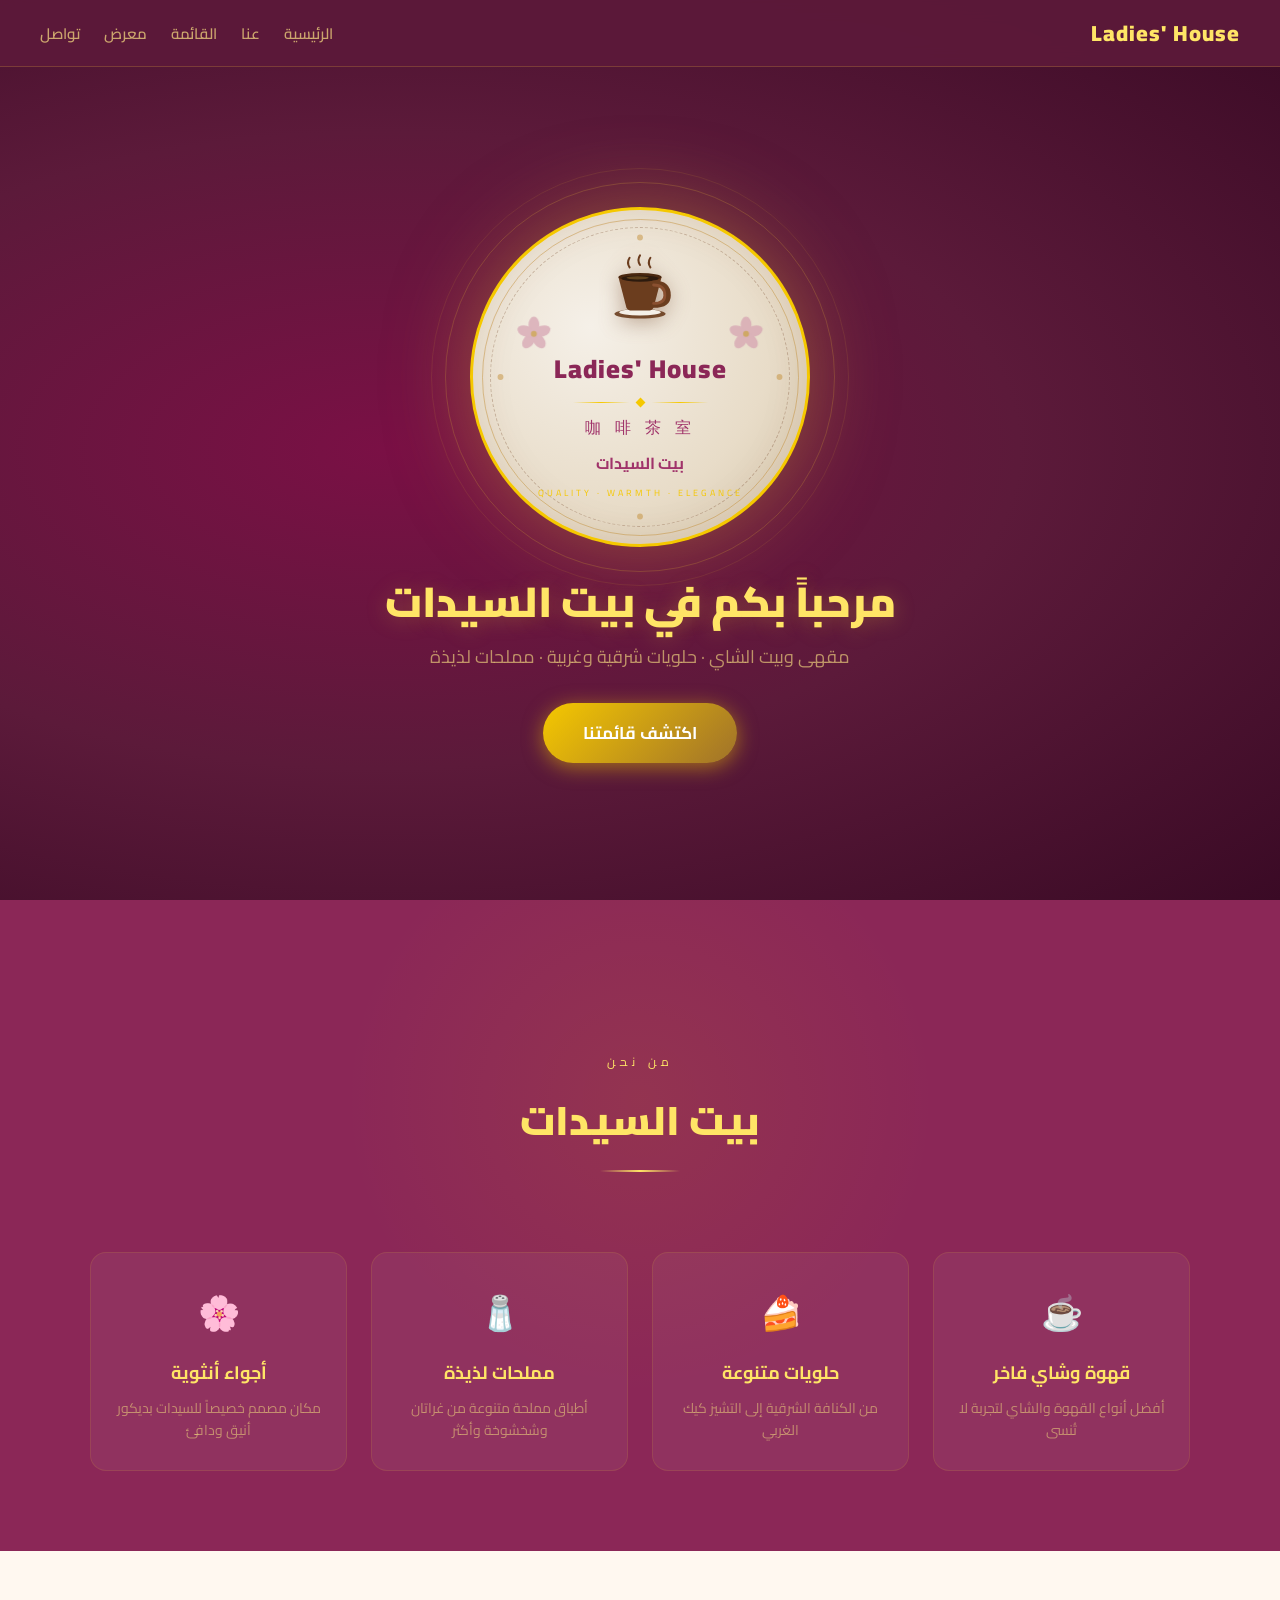
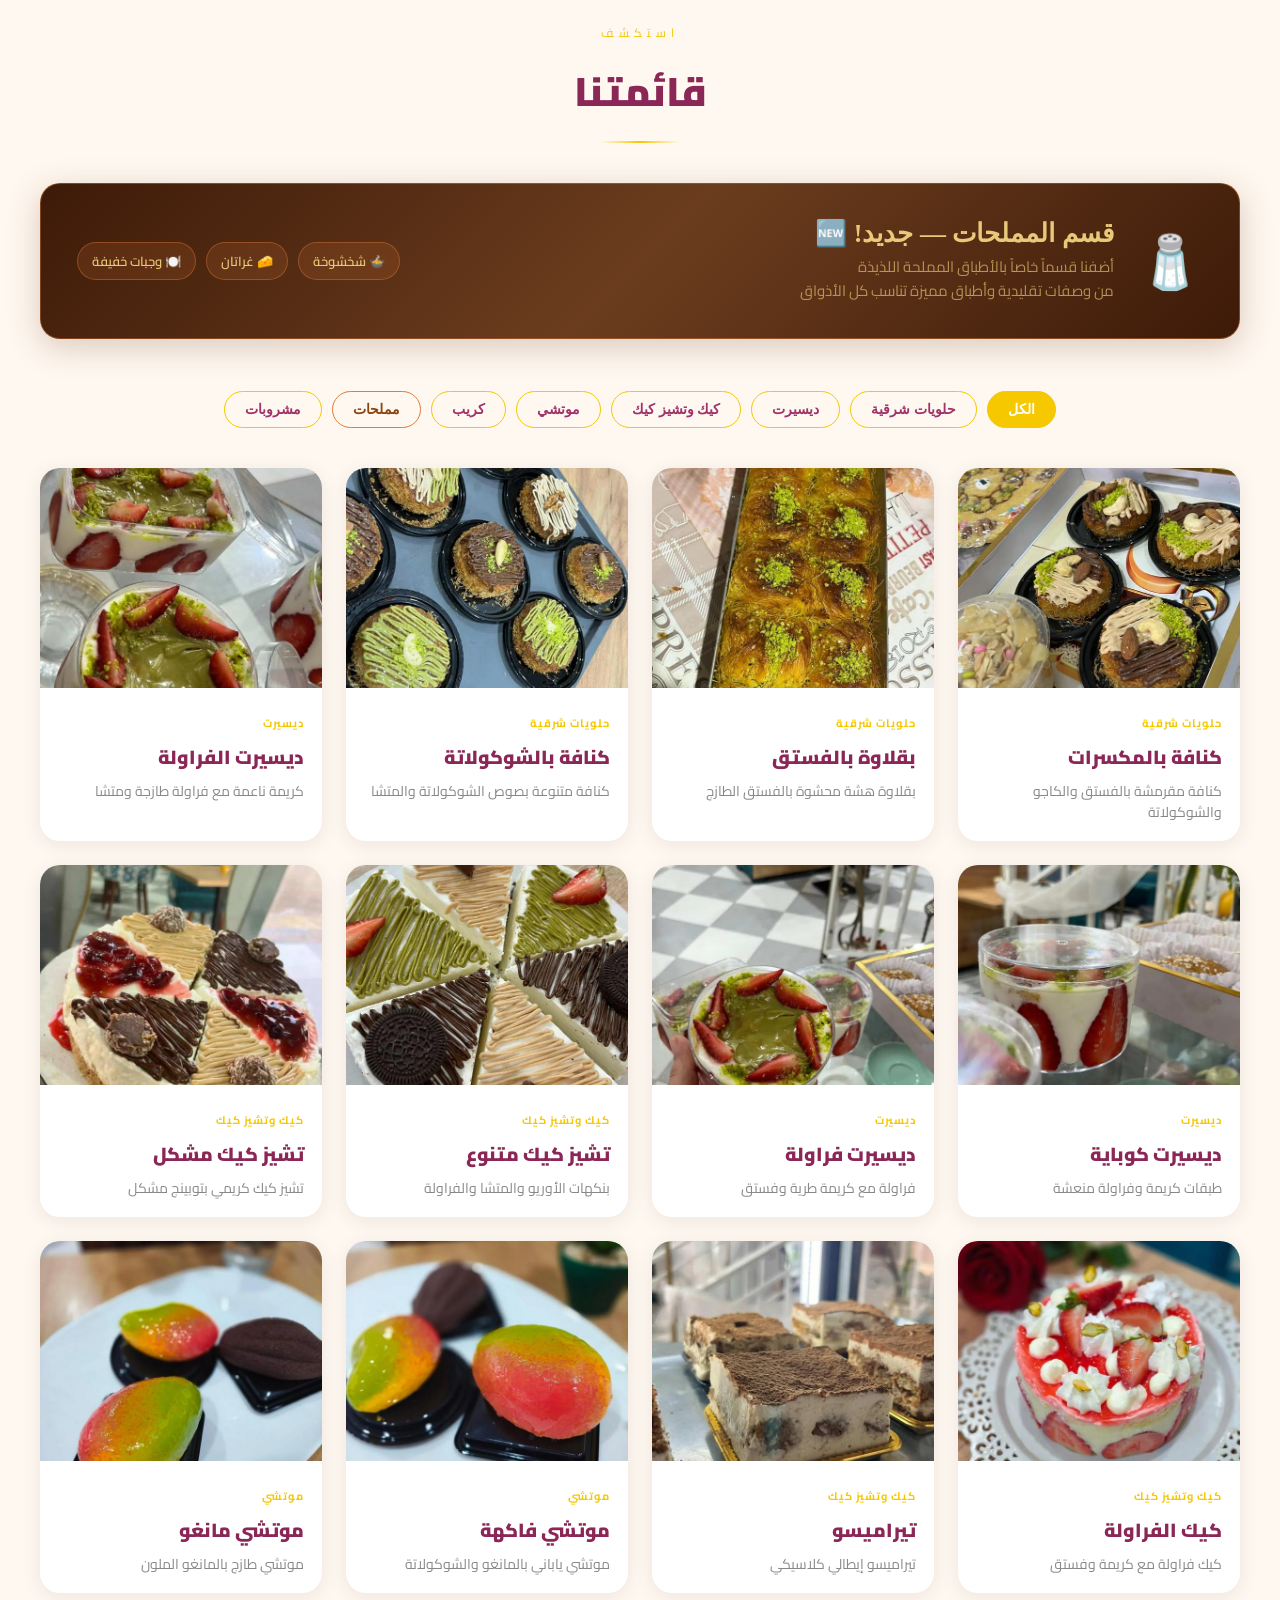
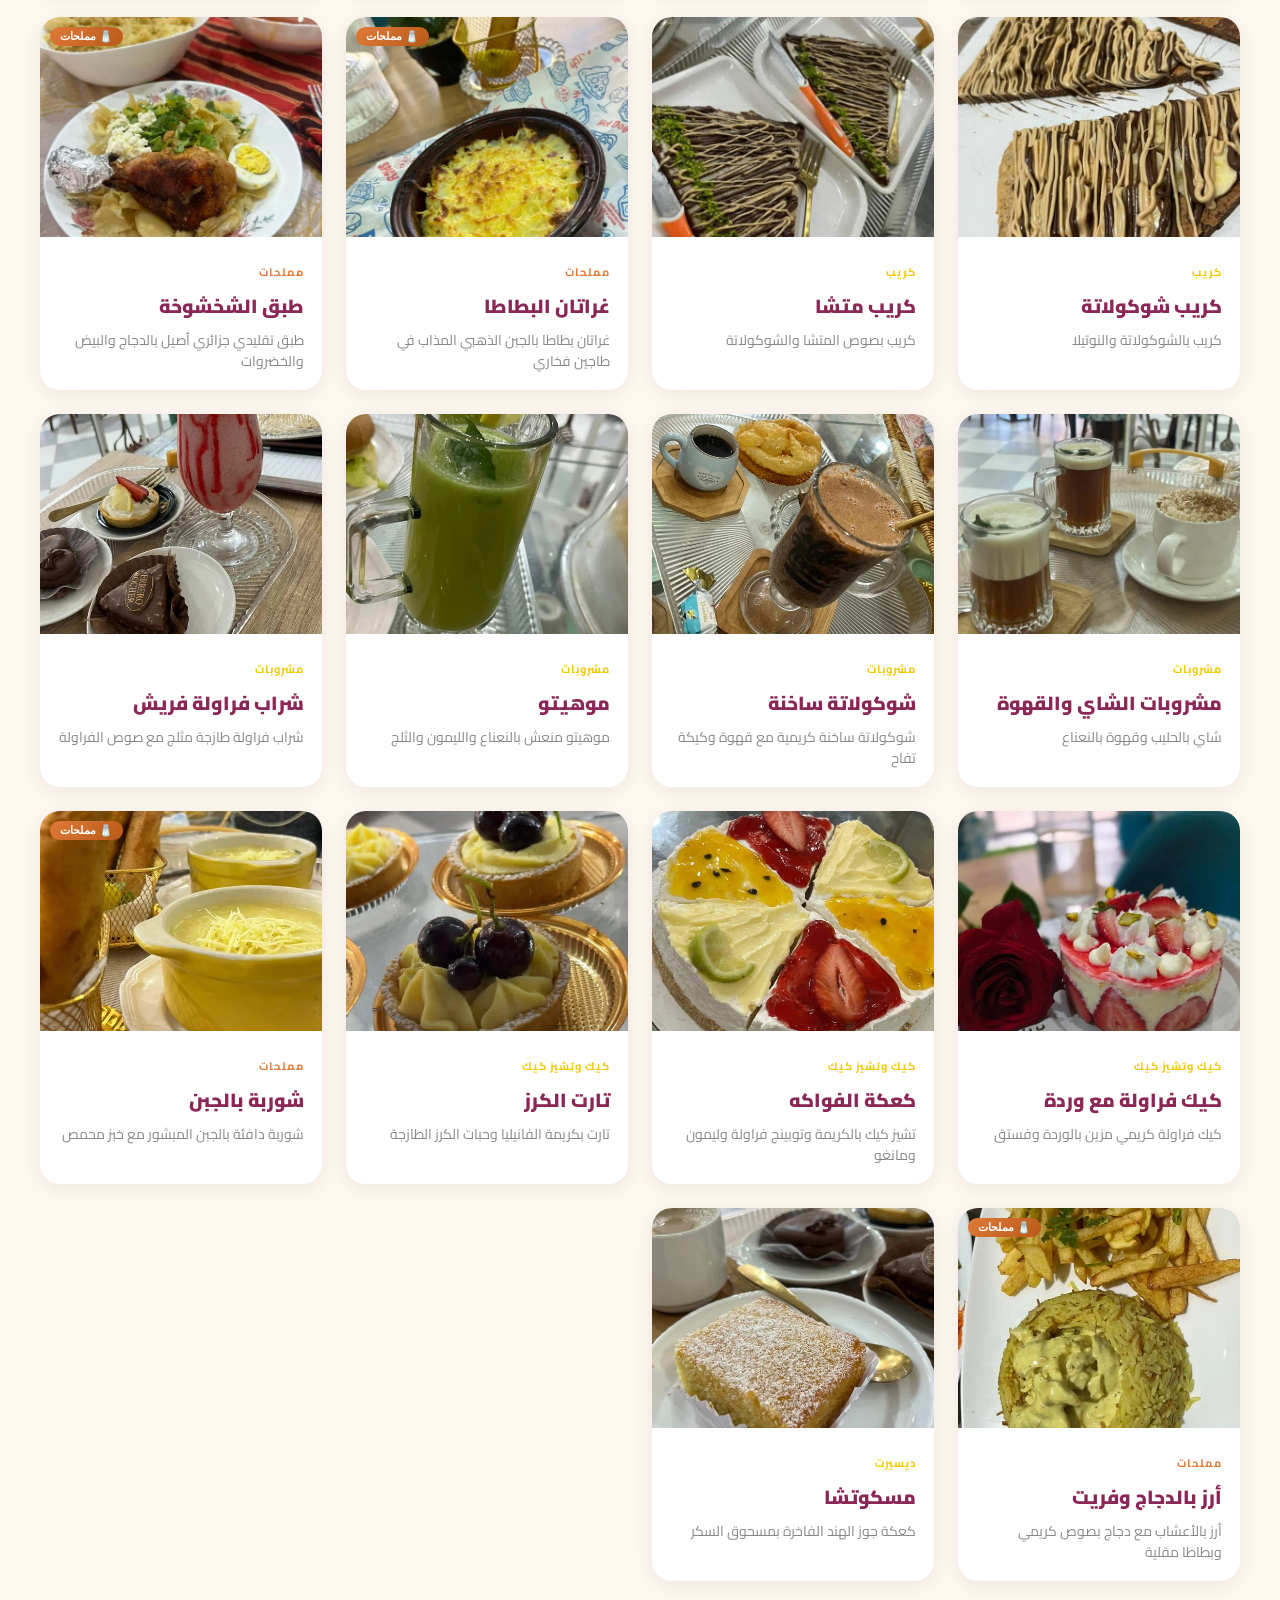
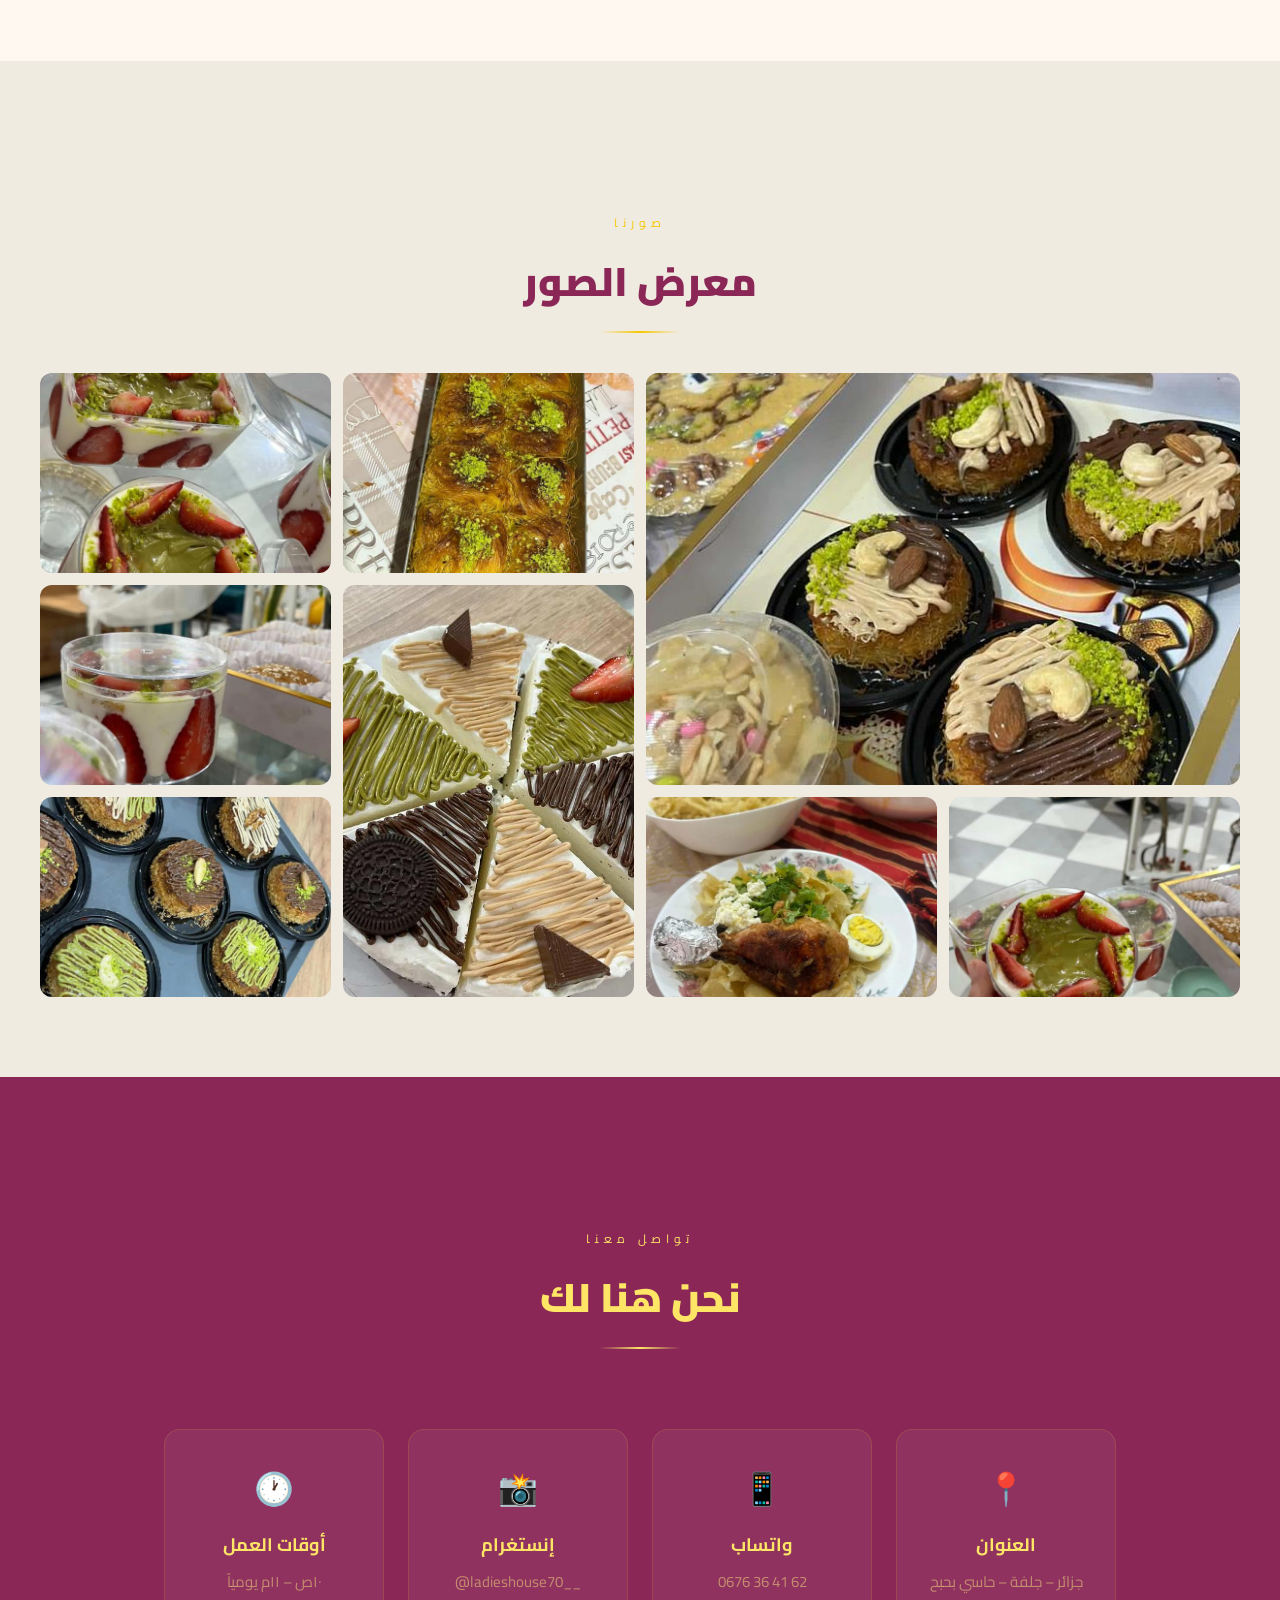
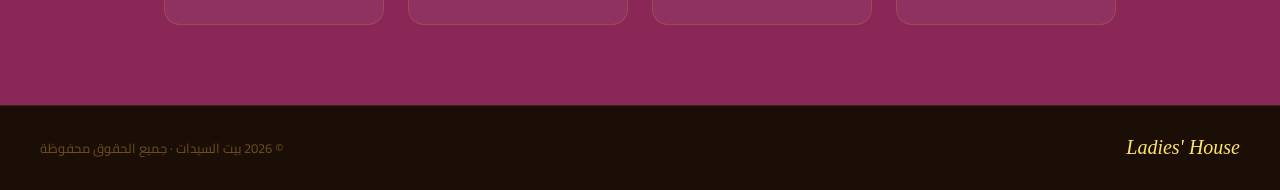
==== index.html @ 269aec09 "update: fix contact" ====
<!DOCTYPE html>
<html lang="ar" dir="rtl">
<head>
<meta charset="UTF-8">
<meta name="viewport" content="width=device-width, initial-scale=1.0">
<title>Ladies' House | بيت السيدات</title>
<link rel="icon" type="image/png" href="/favicon.png">
<link href="https://fonts.googleapis.com/css2?family=Cairo:wght@400;600;700;900&display=swap" rel="stylesheet">
<link rel="stylesheet" href="style.css">
</head>
<body>

<nav>
  <div class="nav-logo">Ladies' House</div>
  <ul class="nav-links">
    <li><a href="#hero">الرئيسية</a></li>
    <li><a href="#about">عنا</a></li>
    <li><a href="#menu">القائمة</a></li>
    <li><a href="#gallery">معرض</a></li>
    <li><a href="#contact">تواصل</a></li>
  </ul>
</nav>

<!-- HERO -->
<section id="hero">
  <div class="hero-particles" id="hParticles"></div>
  <div class="petal-canvas" id="petalCanvas"></div>
  <div class="hero-rings">
    <div class="glow-r" style="width:390px;height:390px"></div>
    <div class="glow-r" style="width:418px;height:418px;animation-delay:.5s;border-color:rgba(196,144,58,.15)"></div>
    <div class="logo-circle">
      <svg class="logo-svg" viewBox="0 0 340 340">
        <defs><path id="cr" d="M170,170 m-142,0 a142,142 0 1,1 284,0 a142,142 0 1,1 -284,0"/></defs>
        <g style="animation:spinS 25s linear infinite,rShow 1s ease 2.5s forwards;transform-origin:170px 170px;opacity:0">
          <text font-family="Playfair Display,serif" font-size="11.5" fill="#c4903a" letter-spacing="3">
            <textPath href="#cr">✦  EST. 2026  ✦  LADIES' HOUSE  ✦  بيت السيدات  ✦  咖啡茶室  ✦</textPath>
          </text>
        </g>
        <g opacity=".5">
          <circle cx="170" cy="28" r="3" fill="#c4903a"/>
          <circle cx="312" cy="170" r="3" fill="#c4903a"/>
          <circle cx="170" cy="312" r="3" fill="#c4903a"/>
          <circle cx="28" cy="170" r="3" fill="#c4903a"/>
        </g>
        <g style="opacity:0;animation:fadeIn 1s ease 1.5s forwards">
          <g transform="translate(62,126)" opacity=".7">
            <ellipse cx="0" cy="-9" rx="5.5" ry="8.5" fill="#d4a0b0"/><ellipse cx="0" cy="-9" rx="5.5" ry="8.5" fill="#d4a0b0" transform="rotate(72)"/><ellipse cx="0" cy="-9" rx="5.5" ry="8.5" fill="#d4a0b0" transform="rotate(144)"/><ellipse cx="0" cy="-9" rx="5.5" ry="8.5" fill="#d4a0b0" transform="rotate(216)"/><ellipse cx="0" cy="-9" rx="5.5" ry="8.5" fill="#d4a0b0" transform="rotate(288)"/><circle r="3" fill="#c4903a"/>
          </g>
          <g transform="translate(278,126)" opacity=".7">
            <ellipse cx="0" cy="-9" rx="5.5" ry="8.5" fill="#d4a0b0"/><ellipse cx="0" cy="-9" rx="5.5" ry="8.5" fill="#d4a0b0" transform="rotate(72)"/><ellipse cx="0" cy="-9" rx="5.5" ry="8.5" fill="#d4a0b0" transform="rotate(144)"/><ellipse cx="0" cy="-9" rx="5.5" ry="8.5" fill="#d4a0b0" transform="rotate(216)"/><ellipse cx="0" cy="-9" rx="5.5" ry="8.5" fill="#d4a0b0" transform="rotate(288)"/><circle r="3" fill="#c4903a"/>
          </g>
        </g>
      </svg>
      <div class="logo-content">
        <div class="cup-wrap" id="cupEl">
          <svg class="cup-svg" viewBox="0 0 90 90">
            <g><path class="steam" d="M32 18 Q28 12 32 6" stroke="#6b3d1e" stroke-width="2.5" fill="none" stroke-linecap="round"/><path class="steam" d="M45 15 Q41 9 45 3" stroke="#6b3d1e" stroke-width="2.5" fill="none" stroke-linecap="round"/><path class="steam" d="M58 18 Q54 12 58 6" stroke="#6b3d1e" stroke-width="2.5" fill="none" stroke-linecap="round"/></g>
            <ellipse cx="45" cy="76" rx="32" ry="6" fill="#6b3d1e" opacity=".9"/>
            <ellipse cx="45" cy="74" rx="26" ry="4" fill="#f5f0e8"/>
            <path d="M18 30 L72 30 L62 68 Q60 72 55 72 L35 72 Q30 72 28 68 Z" fill="#6b3d1e"/>
            <ellipse cx="45" cy="30" rx="27" ry="5" fill="#4a2810"/>
            <ellipse cx="45" cy="32" rx="23" ry="4" fill="#2c1a0e"/>
            <ellipse cx="42" cy="31" rx="14" ry="2" fill="rgba(196,144,58,.35)"/>
            <path d="M62 38 Q80 38 80 53 Q80 65 62 65" stroke="#6b3d1e" stroke-width="7" fill="none" stroke-linecap="round"/>
            <path d="M62 40 Q76 40 76 53 Q76 63 62 63" stroke="#8a5030" stroke-width="3.5" fill="none" stroke-linecap="round"/>
          </svg>
        </div>
        <div class="t-en">Ladies' House</div>
        <div class="divider-row"><div class="div-line"></div><div class="div-diamond"></div><div class="div-line"></div></div>
        <div class="t-cn">咖 啡 茶 室</div>
        <div class="t-ar">بيت السيدات</div>
        <div class="t-tag">Quality · Warmth · Elegance</div>
      </div>
    </div>
  </div>
  <div class="hero-text">
    <div class="hero-title">مرحباً بكم في بيت السيدات</div>
    <div class="hero-subtitle">مقهى وبيت الشاي · حلويات شرقية وغربية · مملحات لذيذة</div>
    <a href="#menu" class="hero-btn">اكتشف قائمتنا</a>
  </div>
</section>

<!-- ABOUT -->
<section id="about">
  <div class="sec-header reveal">
    <div class="sec-label" style="color:var(--lgold)">من نحن</div>
    <div class="sec-title" style="color:var(--lgold)">بيت السيدات</div>
    <div class="sec-line" style="background:linear-gradient(90deg,transparent,var(--lgold),transparent)"></div>
  </div>
  <div class="about-grid reveal">
    <div class="about-card"><div class="about-icon">☕</div><h3>قهوة وشاي فاخر</h3><p>أفضل أنواع القهوة والشاي لتجربة لا تُنسى</p></div>
    <div class="about-card"><div class="about-icon">🍰</div><h3>حلويات متنوعة</h3><p>من الكنافة الشرقية إلى التشيز كيك الغربي</p></div>
    <div class="about-card"><div class="about-icon">🧂</div><h3>مملحات لذيذة</h3><p>أطباق مملحة متنوعة من غراتان وشخشوخة وأكثر</p></div>
    <div class="about-card"><div class="about-icon">🌸</div><h3>أجواء أنثوية</h3><p>مكان مصمم خصيصاً للسيدات بديكور أنيق ودافئ</p></div>
  </div>
</section>

<!-- MENU -->
<section id="menu">
  <div class="sec-header reveal">
    <div class="sec-label">استكشف</div>
    <div class="sec-title">قائمتنا</div>
    <div class="sec-line"></div>
  </div>

  <!-- مملحات BANNER — shown when مملحات tab active or always -->
  <div class="malhat-banner reveal" id="malhatBanner">
    <div class="malhat-banner-icon">🧂</div>
    <div class="malhat-banner-text">
      <h2>قسم المملحات — جديد! 🆕</h2>
      <p>أضفنا قسماً خاصاً بالأطباق المملحة اللذيذة<br>من وصفات تقليدية وأطباق مميزة تناسب كل الأذواق</p>
    </div>
    <div class="malhat-banner-dishes">
      <span class="malhat-dish-badge">🍲 شخشوخة</span>
      <span class="malhat-dish-badge">🧀 غراتان</span>
      <span class="malhat-dish-badge">🍽️ وجبات خفيفة</span>
    </div>
  </div>

  <div class="cat-tabs reveal" id="catTabs"></div>
  <div class="products-grid" id="productsGrid"></div>
</section>

<!-- GALLERY -->
<section id="gallery">
  <div class="sec-header reveal">
    <div class="sec-label">صورنا</div>
    <div class="sec-title">معرض الصور</div>
    <div class="sec-line"></div>
  </div>
  <div class="gallery-grid" id="galleryGrid"></div>
</section>

<!-- CONTACT -->
<section id="contact">
  <div class="sec-header reveal">
    <div class="sec-label" style="color:var(--lgold)">تواصل معنا</div>
    <div class="sec-title" style="color:var(--lgold)">نحن هنا لك</div>
    <div class="sec-line" style="background:linear-gradient(90deg,transparent,var(--lgold),transparent)"></div>
  </div>
  <div class="contact-cards reveal">
    <div class="contact-card"><div class="ci">📍</div><h4>العنوان</h4><p dir="rtl">جزائر &ndash; جلفة &ndash; حاسي بحبح</p></div>
    <div class="contact-card"><div class="ci">📱</div><h4>واتساب</h4><p dir="ltr" style="unicode-bidi:plaintext"><a class="contact-link" href="https://wa.me/213676364162" target="_blank" rel="noopener noreferrer">0676 36 41 62</a></p></div>
    <div class="contact-card"><div class="ci">📸</div><h4>إنستغرام</h4><p dir="ltr" style="unicode-bidi:plaintext"><a class="contact-link" href="https://www.instagram.com/ladieshouse70__/" target="_blank" rel="noopener noreferrer">@ladieshouse70__</a></p></div>
    <div class="contact-card"><div class="ci">🕐</div><h4>أوقات العمل</h4><p>١٠ص – ١١م يومياً</p></div>
  </div>
</section>

<footer>
  <div class="footer-logo">Ladies' House</div>
  <div class="footer-copy">© 2026 بيت السيدات · جميع الحقوق محفوظة</div>
</footer>

<div class="lightbox" id="lightbox" onclick="closeLB()">
  <div class="lb-close" onclick="closeLB()">✕</div>
  <img id="lbImg" src="" alt="">
</div>

<style>
@keyframes spinS{from{transform:rotate(0)}to{transform:rotate(360deg)}}
@keyframes rShow{to{opacity:1}}
@keyframes fadeIn{to{opacity:1}}
</style>

<script src="script.js"></script>
</body>
</html>
---- style.css ----
:root{
  --cream:#fff8f0; --deep:#8b2757; --brown:#a0336a;
  --gold:#f5c800;  --lgold:#ffe566; --rose:#ff6eb4;
  --white:#fff;    --gray:#888;
}
*{margin:0;padding:0;box-sizing:border-box}
html{scroll-behavior:smooth}
body{background:var(--cream);font-family:'Cairo',sans-serif;color:var(--deep);direction:rtl}
::-webkit-scrollbar{width:6px}
::-webkit-scrollbar-track{background:var(--cream)}
::-webkit-scrollbar-thumb{background:var(--gold);border-radius:3px}

/* ── NAV ── */
nav{
  position:fixed;top:0;width:100%;z-index:1000;
  background:rgba(92,26,58,.96);backdrop-filter:blur(10px);
  padding:12px 40px;display:flex;align-items:center;justify-content:space-between;
  border-bottom:1px solid rgba(196,144,58,.3);
  animation:slideDown .8s ease forwards;
}
@keyframes slideDown{from{transform:translateY(-100%)}to{transform:translateY(0)}}
.nav-logo{font-family:'Cairo',sans-serif;font-weight:900;color:var(--lgold);font-size:22px;letter-spacing:1px}
.nav-links{display:flex;gap:24px;list-style:none}
.nav-links a{
  color:rgba(232,201,122,.8);text-decoration:none;font-size:15px;font-weight:600;transition:.3s;position:relative;
}
.nav-links a::after{content:'';position:absolute;bottom:-3px;right:0;width:0;height:1.5px;background:var(--gold);transition:.3s}
.nav-links a:hover{color:var(--lgold)}
.nav-links a:hover::after{width:100%}

/* ── HERO ── */
#hero{
  min-height:100vh;
  background:radial-gradient(ellipse at 30% 50%,#7a1045,#5c1a3a 50%,#3a0a25 100%);
  display:flex;flex-direction:column;align-items:center;justify-content:center;
  position:relative;overflow:hidden;padding-top:70px;
}
.hero-particles{position:absolute;inset:0;pointer-events:none}
.hero-particle{position:absolute;border-radius:50%;opacity:0;animation:floatP linear infinite}
@keyframes floatP{0%{transform:translateY(100vh) rotate(0);opacity:0}10%{opacity:.6}90%{opacity:.3}100%{transform:translateY(-10vh) rotate(720deg);opacity:0}}
.petal-canvas{position:absolute;inset:0;pointer-events:none;overflow:hidden}
.hero-rings{position:relative;display:flex;align-items:center;justify-content:center;margin-bottom:30px}
.glow-r{position:absolute;border-radius:50%;border:1px solid rgba(196,144,58,.3);animation:pulseR 3s ease-in-out infinite}
@keyframes pulseR{0%,100%{transform:scale(1);opacity:.5}50%{transform:scale(1.03);opacity:1}}
.logo-circle{
  width:340px;height:340px;border-radius:50%;
  background:radial-gradient(circle at 35% 35%,#f5f0e8,#e8dcc8 60%,#d4c4a8);
  border:3px solid var(--gold);display:flex;align-items:center;justify-content:center;
  position:relative;box-shadow:0 0 80px rgba(196,144,58,.5),inset 0 0 40px rgba(107,61,30,.1);
  animation:logoAppear 1.5s cubic-bezier(.34,1.56,.64,1) forwards;opacity:0;transform:scale(.3) rotate(-10deg);
}
@keyframes logoAppear{to{opacity:1;transform:scale(1) rotate(0)}}
.logo-circle::before{content:'';position:absolute;width:315px;height:315px;border-radius:50%;border:1px solid rgba(196,144,58,.5);animation:spinS 20s linear infinite}
.logo-circle::after{content:'';position:absolute;width:298px;height:298px;border-radius:50%;border:1px dashed rgba(107,61,30,.3);animation:spinS 30s linear infinite reverse}
@keyframes spinS{from{transform:rotate(0)}to{transform:rotate(360deg)}}
.logo-svg{position:absolute;top:0;left:0;width:100%;height:100%}
.logo-content{position:relative;z-index:2;display:flex;flex-direction:column;align-items:center;gap:6px;text-align:center}
.cup-wrap{animation:floatC 4s ease-in-out infinite;animation-delay:1.5s;margin-bottom:4px}
@keyframes floatC{0%,100%{transform:translateY(0)}50%{transform:translateY(-8px)}}
.cup-svg{width:72px;height:72px;filter:drop-shadow(0 4px 10px rgba(107,61,30,.4))}
.steam{animation:steam 2.5s ease-in-out infinite;transform-origin:bottom}
.steam:nth-child(2){animation-delay:.4s}.steam:nth-child(3){animation-delay:.8s}
@keyframes steam{0%{opacity:0;transform:translateY(0) scaleX(1)}30%{opacity:.8}100%{opacity:0;transform:translateY(-20px) scaleX(1.5)}}
.t-en{font-family:'Cairo',sans-serif;font-weight:900;font-size:26px;color:var(--deep);letter-spacing:1px;opacity:0;transform:translateY(20px);animation:slideUp .8s ease forwards;animation-delay:1.8s}
.divider-row{display:flex;align-items:center;gap:8px;opacity:0;animation:slideUp .8s ease forwards;animation-delay:2s}
.div-line{width:56px;height:1.5px;background:linear-gradient(90deg,transparent,var(--gold),transparent)}
.div-diamond{width:7px;height:7px;background:var(--gold);transform:rotate(45deg);animation:shimmer 2s ease-in-out infinite 2.5s}
@keyframes shimmer{0%,100%{box-shadow:0 0 0 rgba(196,144,58,0)}50%{box-shadow:0 0 12px rgba(196,144,58,.8)}}
.t-cn{font-size:16px;color:var(--brown);letter-spacing:5px;opacity:0;animation:slideUp .8s ease forwards;animation-delay:2.2s}
.t-ar{font-size:16px;color:var(--brown);font-weight:700;opacity:0;animation:slideUp .8s ease forwards;animation-delay:2.3s}
.t-tag{font-family:'Cairo',sans-serif;font-size:9px;color:var(--gold);letter-spacing:3px;text-transform:uppercase;opacity:0;animation:slideUp .8s ease forwards;animation-delay:2.5s}
@keyframes slideUp{to{opacity:1;transform:translateY(0)}}
.hero-text{text-align:center;opacity:0;animation:slideUp 1s ease forwards;animation-delay:2.8s}
.hero-title{font-size:42px;color:var(--lgold);font-weight:900;line-height:1.2;text-shadow:0 2px 20px rgba(196,144,58,.4)}
.hero-subtitle{font-size:18px;color:rgba(232,201,122,.7);margin-top:12px;font-weight:400}
.hero-btn{
  margin-top:30px;padding:14px 40px;background:linear-gradient(135deg,var(--gold),#a0722a);
  color:white;border:none;border-radius:50px;font-size:17px;font-weight:700;
  font-family:'Cairo',sans-serif;cursor:pointer;box-shadow:0 4px 20px rgba(245,200,0,.5);
  transition:.3s;text-decoration:none;display:inline-block;
  animation:slideUp 1s ease forwards;animation-delay:3.2s;opacity:0;
}
.hero-btn:hover{transform:translateY(-3px);box-shadow:0 8px 30px rgba(196,144,58,.7)}

/* ── SECTION HEADER ── */
.sec-header{text-align:center;padding:70px 20px 40px}
.sec-label{font-family:'Cairo',sans-serif;font-size:12px;letter-spacing:5px;text-transform:uppercase;color:var(--gold);margin-bottom:10px}
.sec-title{font-size:40px;font-weight:900;color:var(--deep);margin-bottom:12px}
.sec-line{width:80px;height:2px;background:linear-gradient(90deg,transparent,var(--gold),transparent);margin:0 auto}

/* ── ABOUT ── */
#about{background:var(--deep);padding:80px 40px;text-align:center;position:relative;overflow:hidden}
#about::before{content:'';position:absolute;top:-100px;left:50%;transform:translateX(-50%);width:600px;height:600px;border-radius:50%;background:radial-gradient(circle,rgba(245,200,0,.08),transparent 70%);pointer-events:none}
.about-grid{display:grid;grid-template-columns:repeat(4,1fr);gap:24px;max-width:1100px;margin:40px auto 0}
.about-card{background:rgba(255,255,255,.05);border:1px solid rgba(196,144,58,.2);border-radius:16px;padding:28px 18px;transition:.4s}
.about-card:hover{transform:translateY(-6px);background:rgba(196,144,58,.08);border-color:var(--gold)}
.about-icon{font-size:34px;margin-bottom:12px}
.about-card h3{color:var(--lgold);font-size:18px;font-weight:700;margin-bottom:8px}
.about-card p{color:rgba(232,201,122,.6);font-size:14px;line-height:1.6}

/* ── MENU ── */
#menu{background:var(--cream);padding:0 40px 80px}
.cat-tabs{display:flex;gap:10px;justify-content:center;flex-wrap:wrap;padding:20px 0 40px}
.cat-btn{
  padding:9px 20px;border-radius:50px;border:1.5px solid var(--gold);
  background:transparent;color:var(--brown);font-size:14px;font-weight:700;
  font-family:'Noto Naskh Arabic',serif;cursor:pointer;transition:.3s;
}
.cat-btn.active,.cat-btn:hover{background:var(--gold);color:white;border-color:var(--gold)}

/* ── مملحات special badge ── */
.cat-btn[data-cat="مملحات"]{
  border-color:#e07b3a;color:#8b4513;
}
.cat-btn[data-cat="مملحات"].active,
.cat-btn[data-cat="مملحات"]:hover{
  background:linear-gradient(135deg,#e07b3a,#b85a18);
  border-color:#e07b3a;color:white;
}

.products-grid{display:grid;grid-template-columns:repeat(auto-fill,minmax(280px,1fr));gap:24px;max-width:1200px;margin:0 auto}
.product-card{background:white;border-radius:20px;overflow:hidden;box-shadow:0 4px 20px rgba(44,26,14,.08);transition:.4s;cursor:pointer;opacity:0;transform:translateY(30px)}
.product-card.visible{opacity:1;transform:translateY(0)}
.product-card:hover{transform:translateY(-8px);box-shadow:0 12px 40px rgba(107,61,30,.2)}
.product-card.hidden{display:none}
.card-img-wrap{overflow:hidden;position:relative}
.card-img{width:100%;height:220px;object-fit:cover;transition:.4s}
.product-card:hover .card-img{transform:scale(1.05)}

/* مملحات card accent */
.product-card[data-cat="مملحات"] .card-img-wrap::after{
  content:'🧂 مملحات';
  position:absolute;top:10px;left:10px;
  background:linear-gradient(135deg,#e07b3a,#b85a18);
  color:white;font-size:11px;font-weight:700;padding:3px 10px;
  border-radius:20px;font-family:'Noto Naskh Arabic',serif;
}

.card-body{padding:16px 18px 18px}
.card-cat{font-size:11px;font-weight:700;color:var(--gold);letter-spacing:1px;text-transform:uppercase;margin-bottom:6px}
.product-card[data-cat="مملحات"] .card-cat{color:#e07b3a}
.card-name{font-size:19px;font-weight:900;color:var(--deep);margin-bottom:6px}
.card-desc{font-size:14px;color:var(--gray);line-height:1.5}

/* ── مملحات FEATURED BANNER ── */
.malhat-banner{
  max-width:1200px;margin:0 auto 32px;
  background:linear-gradient(135deg,#3d1a08,#6b3d1e 50%,#3d1a08);
  border-radius:20px;padding:28px 36px;
  display:flex;align-items:center;gap:24px;
  border:1px solid rgba(224,123,58,.4);
  box-shadow:0 8px 32px rgba(107,61,30,.25);
  opacity:0;transform:translateY(30px);transition:.7s;
}
.malhat-banner.visible{opacity:1;transform:translateY(0)}
.malhat-banner-icon{font-size:52px;flex-shrink:0}
.malhat-banner-text h2{
  font-family:'Noto Naskh Arabic',serif;font-weight:900;font-size:26px;
  color:#e8c97a;margin-bottom:6px;
}
.malhat-banner-text p{
  font-size:15px;color:rgba(232,201,122,.65);line-height:1.6;
}
.malhat-banner-dishes{
  margin-right:auto;display:flex;gap:10px;
}
.malhat-dish-badge{
  padding:6px 14px;background:rgba(224,123,58,.15);
  border:1px solid rgba(224,123,58,.4);border-radius:20px;
  font-size:13px;font-weight:600;color:#e8c97a;white-space:nowrap;
}

/* ── GALLERY ── */
#gallery{background:#f0ebe1;padding:80px 40px}
.gallery-grid{display:grid;grid-template-columns:repeat(4,1fr);grid-auto-rows:200px;gap:12px;max-width:1200px;margin:0 auto}
.g-item{border-radius:12px;overflow:hidden;cursor:pointer;position:relative}
.g-item:nth-child(1){grid-column:span 2;grid-row:span 2}
.g-item:nth-child(4){grid-row:span 2}
.g-item img{width:100%;height:100%;object-fit:cover;transition:.5s}
.g-item:hover img{transform:scale(1.1)}
.g-item::after{content:'';position:absolute;inset:0;background:linear-gradient(to top,rgba(44,26,14,.5),transparent);opacity:0;transition:.3s}
.g-item:hover::after{opacity:1}

/* ── CONTACT ── */
#contact{background:var(--deep);padding:80px 40px;text-align:center}
.contact-cards{display:flex;gap:24px;justify-content:center;flex-wrap:wrap;margin-top:40px}
.contact-card{background:rgba(255,255,255,.05);border:1px solid rgba(196,144,58,.25);border-radius:16px;padding:28px 32px;min-width:220px;transition:.3s}
.contact-card:hover{background:rgba(196,144,58,.1);border-color:var(--gold);transform:translateY(-4px)}
.contact-card .ci{font-size:32px;margin-bottom:10px}
.contact-card h4{color:var(--lgold);font-size:18px;font-weight:700;margin-bottom:6px}
.contact-card p{color:rgba(232,201,122,.6);font-size:15px}
.contact-link{color:inherit;text-decoration:none;transition:color .3s ease}
.contact-link:hover{color:var(--lgold)}

/* ── FOOTER ── */
footer{background:#1a0e06;padding:30px 40px;display:flex;align-items:center;justify-content:space-between;border-top:1px solid rgba(196,144,58,.2)}
.footer-logo{font-family:'Playfair Display',serif;font-style:italic;color:var(--lgold);font-size:20px}
.footer-copy{color:rgba(196,144,58,.5);font-size:13px}

/* ── LIGHTBOX ── */
.lightbox{position:fixed;inset:0;background:rgba(0,0,0,.92);display:none;align-items:center;justify-content:center;z-index:9999}
.lightbox.open{display:flex}
.lightbox img{max-width:90vw;max-height:85vh;border-radius:12px;border:2px solid var(--gold)}
.lb-close{position:absolute;top:20px;left:20px;color:white;font-size:36px;cursor:pointer;width:50px;height:50px;display:flex;align-items:center;justify-content:center;background:rgba(255,255,255,.1);border-radius:50%;transition:.3s}
.lb-close:hover{background:var(--gold)}

.reveal{opacity:0;transform:translateY(40px);transition:.8s ease}
.reveal.visible{opacity:1;transform:translateY(0)}

@media(max-width:768px){
  .about-grid{grid-template-columns:1fr 1fr}
  .gallery-grid{grid-template-columns:repeat(2,1fr)}
  .gallery-grid .g-item:nth-child(1),.gallery-grid .g-item:nth-child(4){grid-column:span 1;grid-row:span 1}
  nav{padding:10px 20px}.nav-links{gap:14px}
  .hero-title{font-size:28px}
  #about,#menu,#gallery,#contact{padding-left:20px;padding-right:20px}
  .malhat-banner{flex-direction:column;text-align:center}
  .malhat-banner-dishes{margin-right:0;justify-content:center;flex-wrap:wrap}
}
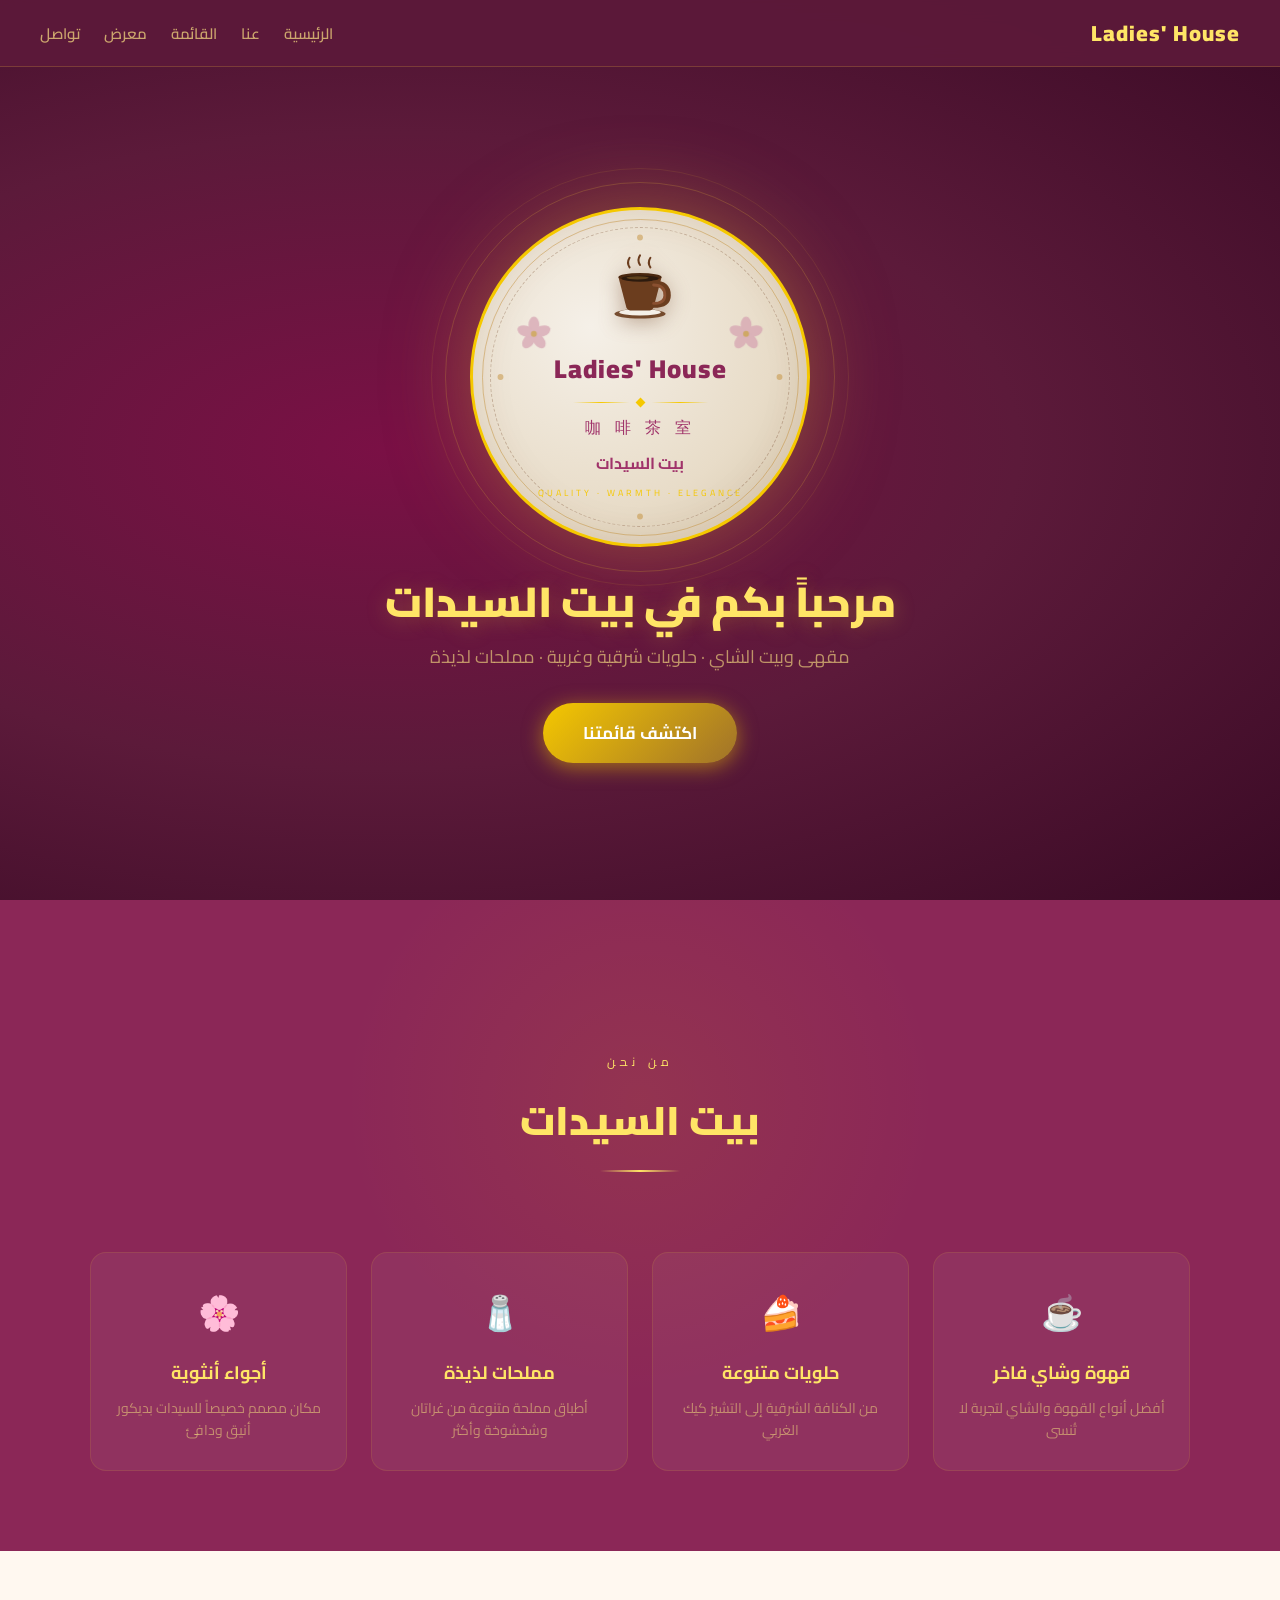
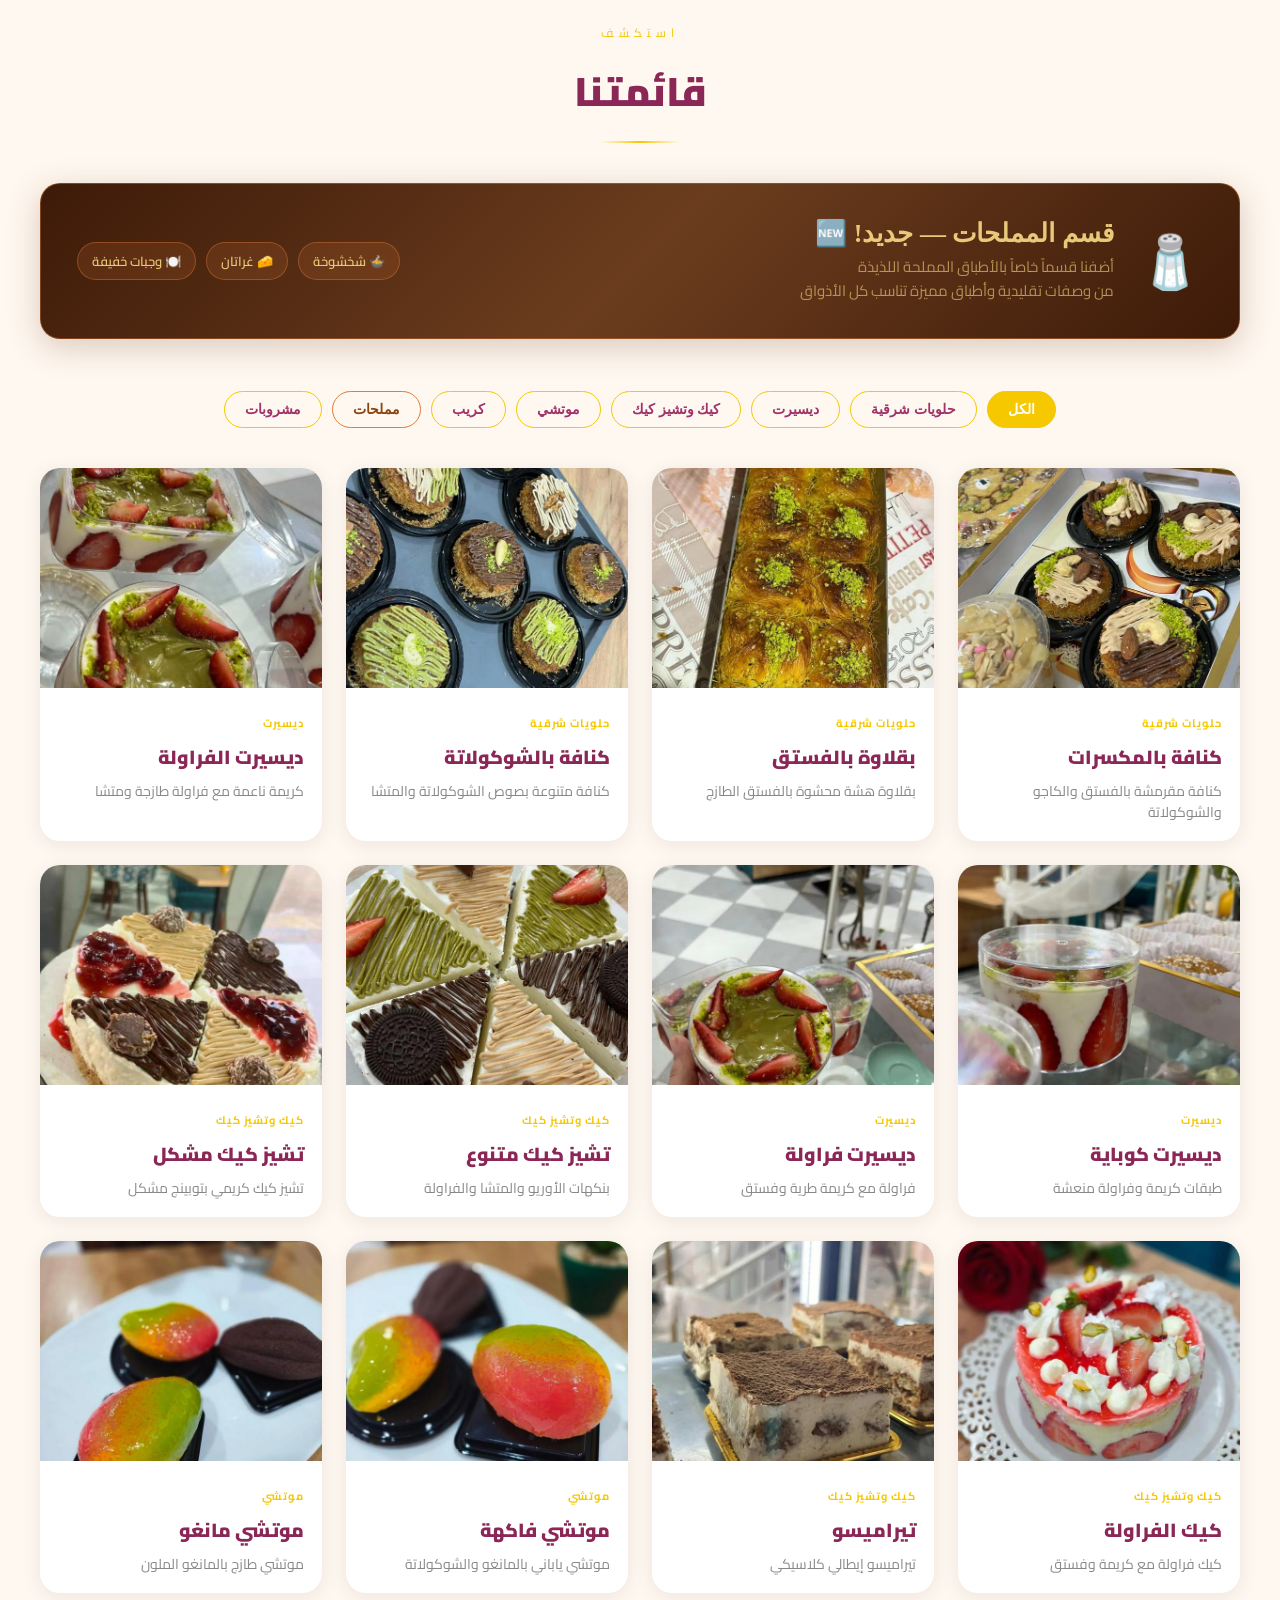
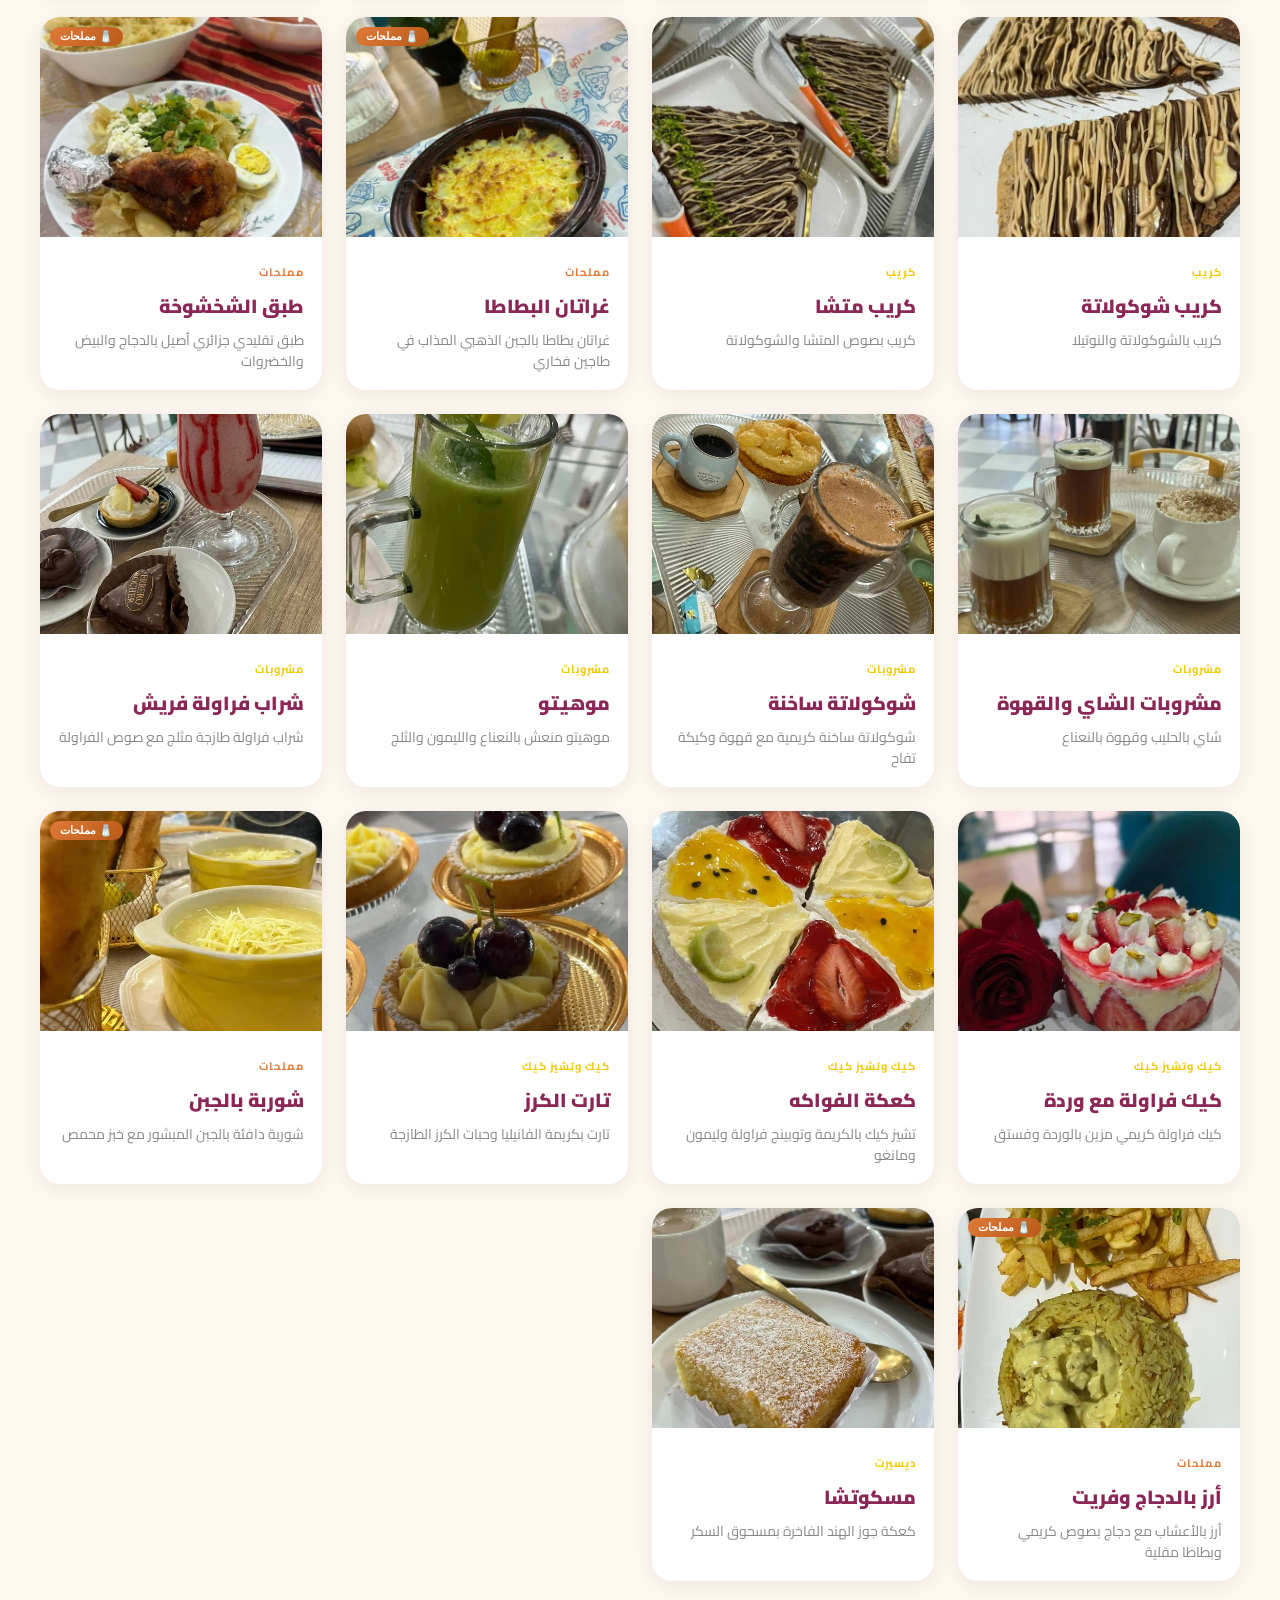
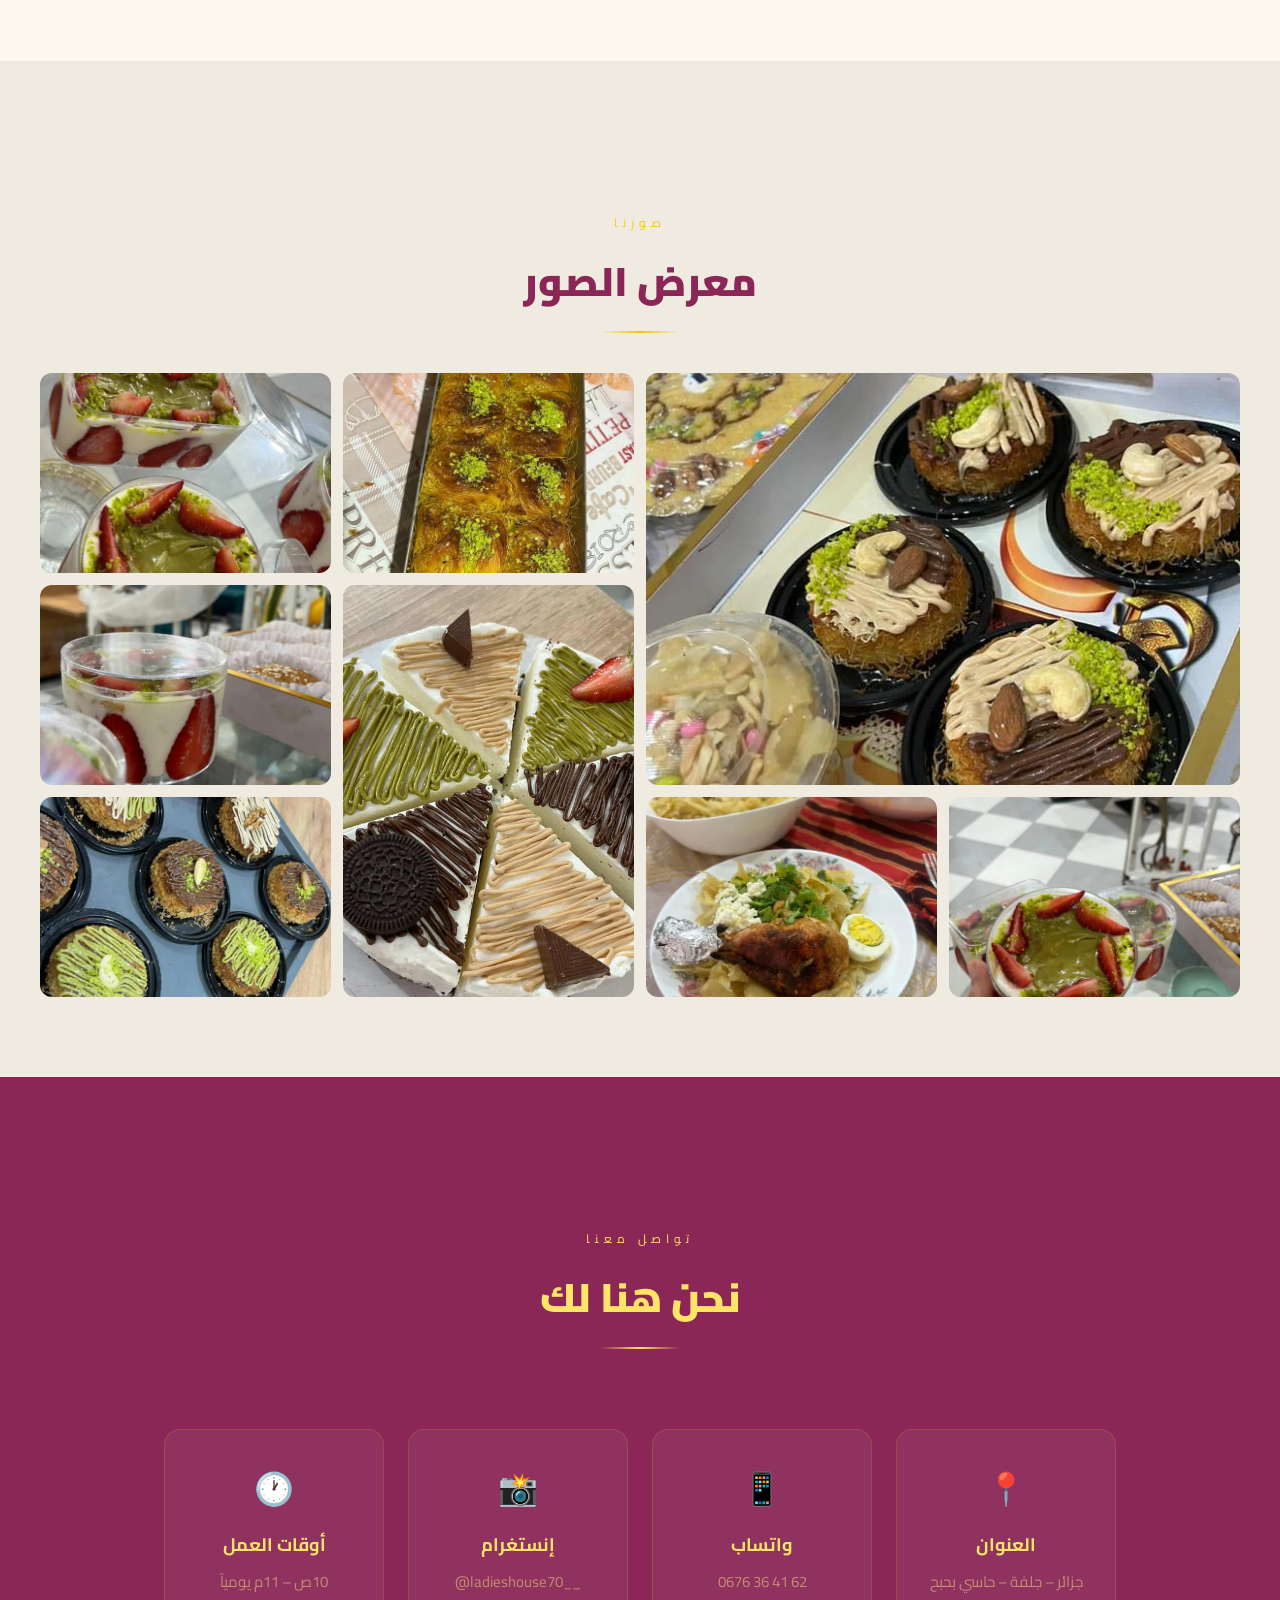
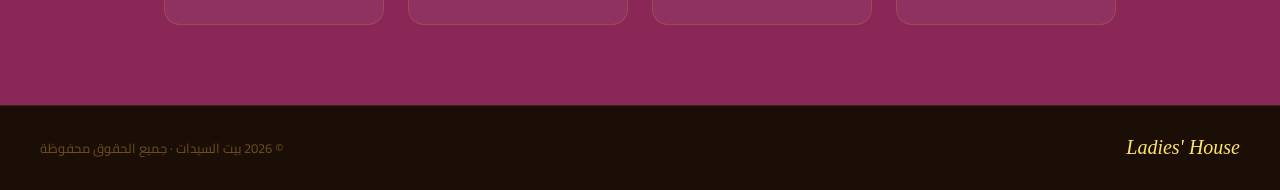
==== commit 24ccb570: "update" ====
--- a/index.html
+++ b/index.html
@@ -140,9 +140,9 @@
   </div>
   <div class="contact-cards reveal">
     <div class="contact-card"><div class="ci">📍</div><h4>العنوان</h4><p dir="rtl">جزائر &ndash; جلفة &ndash; حاسي بحبح</p></div>
-    <div class="contact-card"><div class="ci">📱</div><h4>واتساب</h4><p dir="ltr" style="unicode-bidi:plaintext"><a class="contact-link" href="https://wa.me/213676364162" target="_blank" rel="noopener noreferrer">0676 36 41 62</a></p></div>
-    <div class="contact-card"><div class="ci">📸</div><h4>إنستغرام</h4><p dir="ltr" style="unicode-bidi:plaintext"><a class="contact-link" href="https://www.instagram.com/ladieshouse70__/" target="_blank" rel="noopener noreferrer">@ladieshouse70__</a></p></div>
-    <div class="contact-card"><div class="ci">🕐</div><h4>أوقات العمل</h4><p>١٠ص – ١١م يومياً</p></div>
+    <a class="contact-card contact-card-link" href="https://wa.me/213676364162" target="_blank" rel="noopener noreferrer"><div class="ci">📱</div><h4>واتساب</h4><p dir="ltr" style="unicode-bidi:plaintext">0676 36 41 62</p></a>
+    <a class="contact-card contact-card-link" href="https://www.instagram.com/ladieshouse70__/" target="_blank" rel="noopener noreferrer"><div class="ci">📸</div><h4>إنستغرام</h4><p dir="ltr" style="unicode-bidi:plaintext">@ladieshouse70__</p></a>
+    <div class="contact-card"><div class="ci">🕐</div><h4>أوقات العمل</h4><p>10ص – 11م يومياً</p></div>
   </div>
 </section>
 
--- a/style.css
+++ b/style.css
@@ -186,11 +186,10 @@
 .contact-cards{display:flex;gap:24px;justify-content:center;flex-wrap:wrap;margin-top:40px}
 .contact-card{background:rgba(255,255,255,.05);border:1px solid rgba(196,144,58,.25);border-radius:16px;padding:28px 32px;min-width:220px;transition:.3s}
 .contact-card:hover{background:rgba(196,144,58,.1);border-color:var(--gold);transform:translateY(-4px)}
+.contact-card-link{display:block;color:inherit;text-decoration:none;cursor:pointer}
 .contact-card .ci{font-size:32px;margin-bottom:10px}
 .contact-card h4{color:var(--lgold);font-size:18px;font-weight:700;margin-bottom:6px}
 .contact-card p{color:rgba(232,201,122,.6);font-size:15px}
-.contact-link{color:inherit;text-decoration:none;transition:color .3s ease}
-.contact-link:hover{color:var(--lgold)}
 
 /* ── FOOTER ── */
 footer{background:#1a0e06;padding:30px 40px;display:flex;align-items:center;justify-content:space-between;border-top:1px solid rgba(196,144,58,.2)}
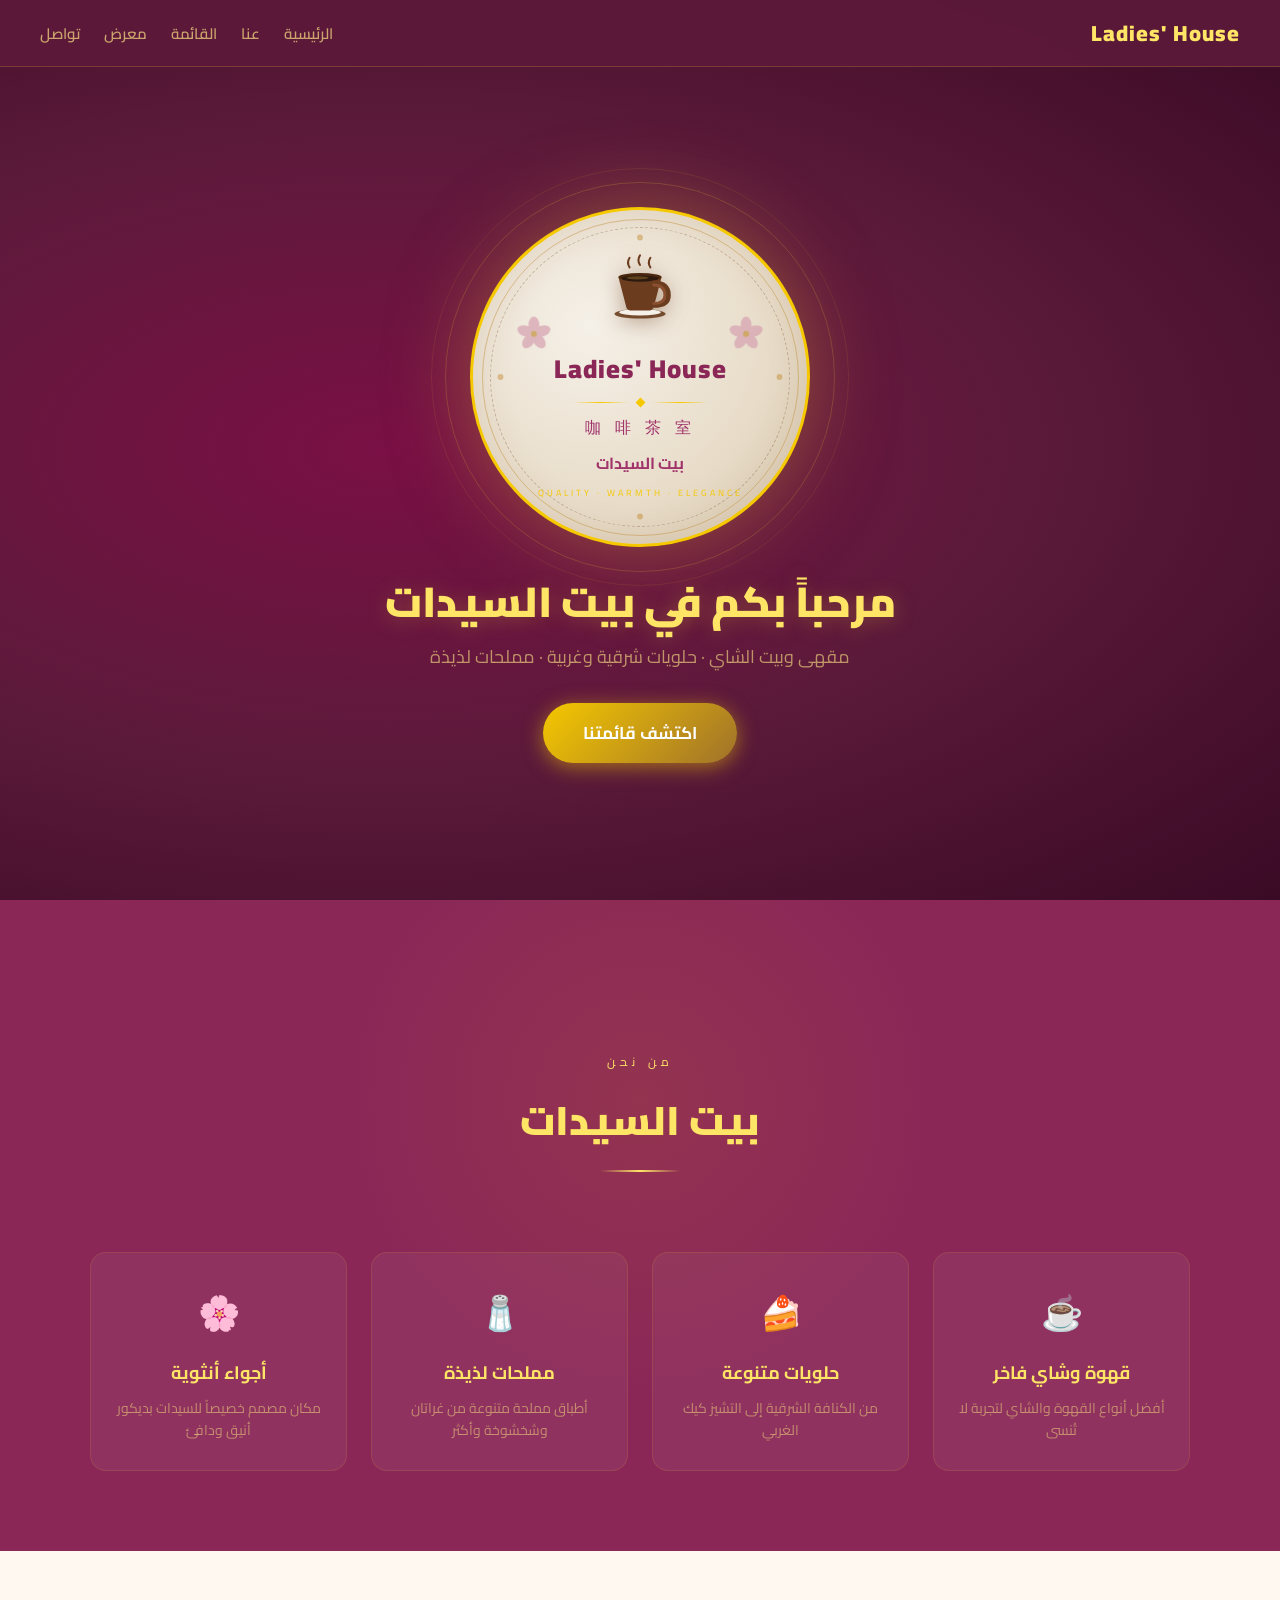
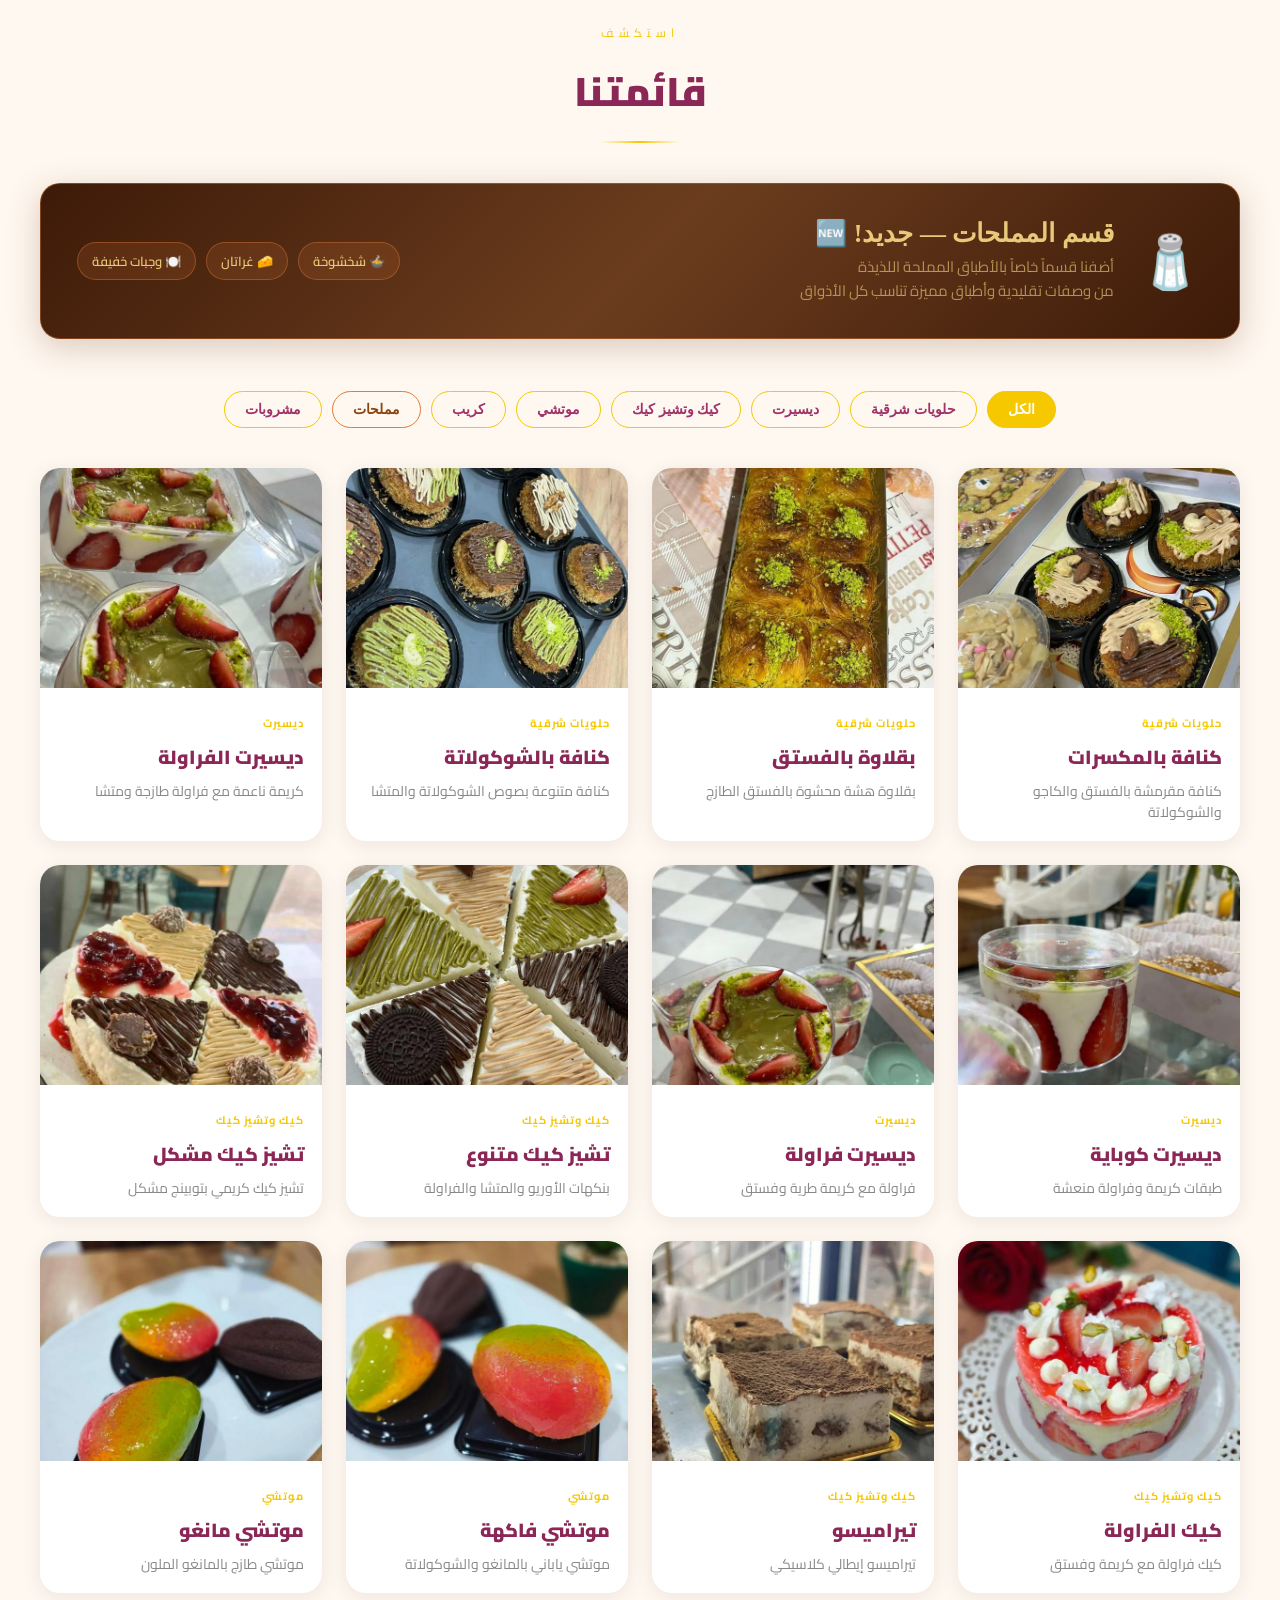
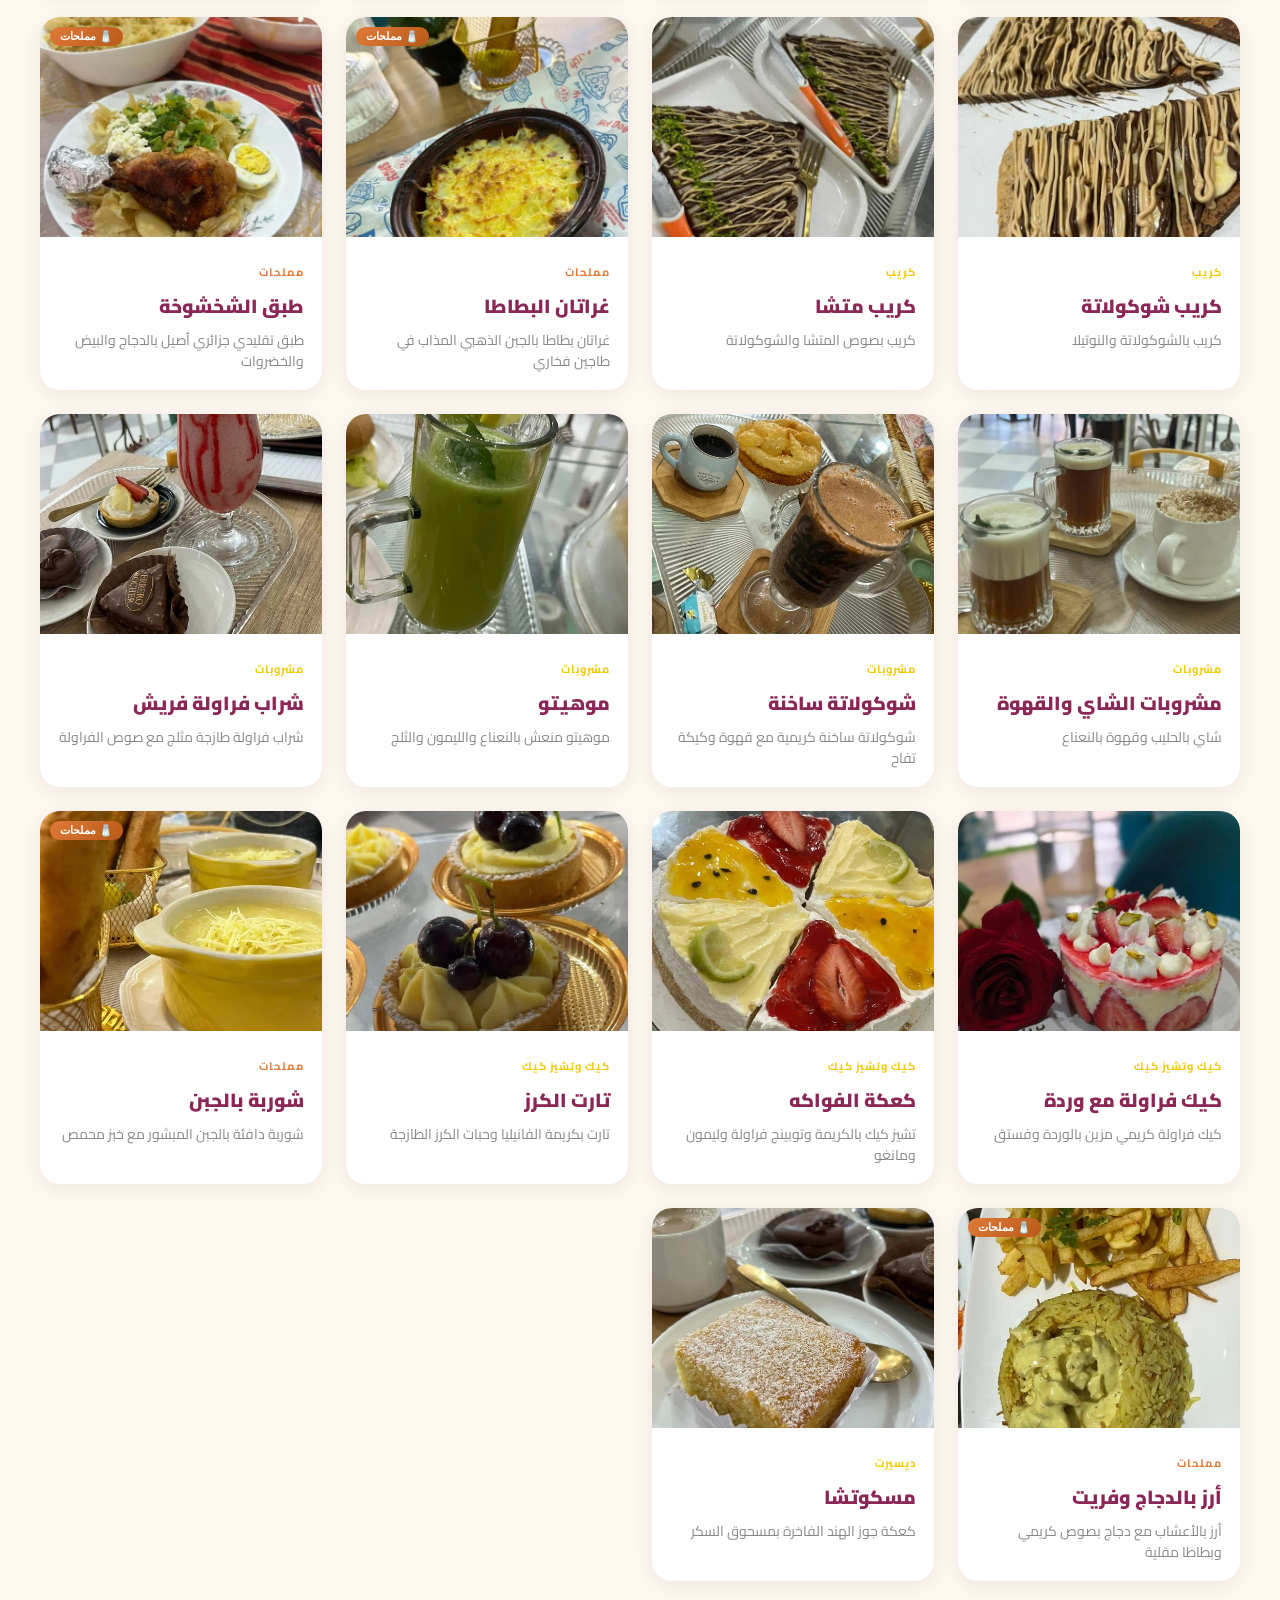
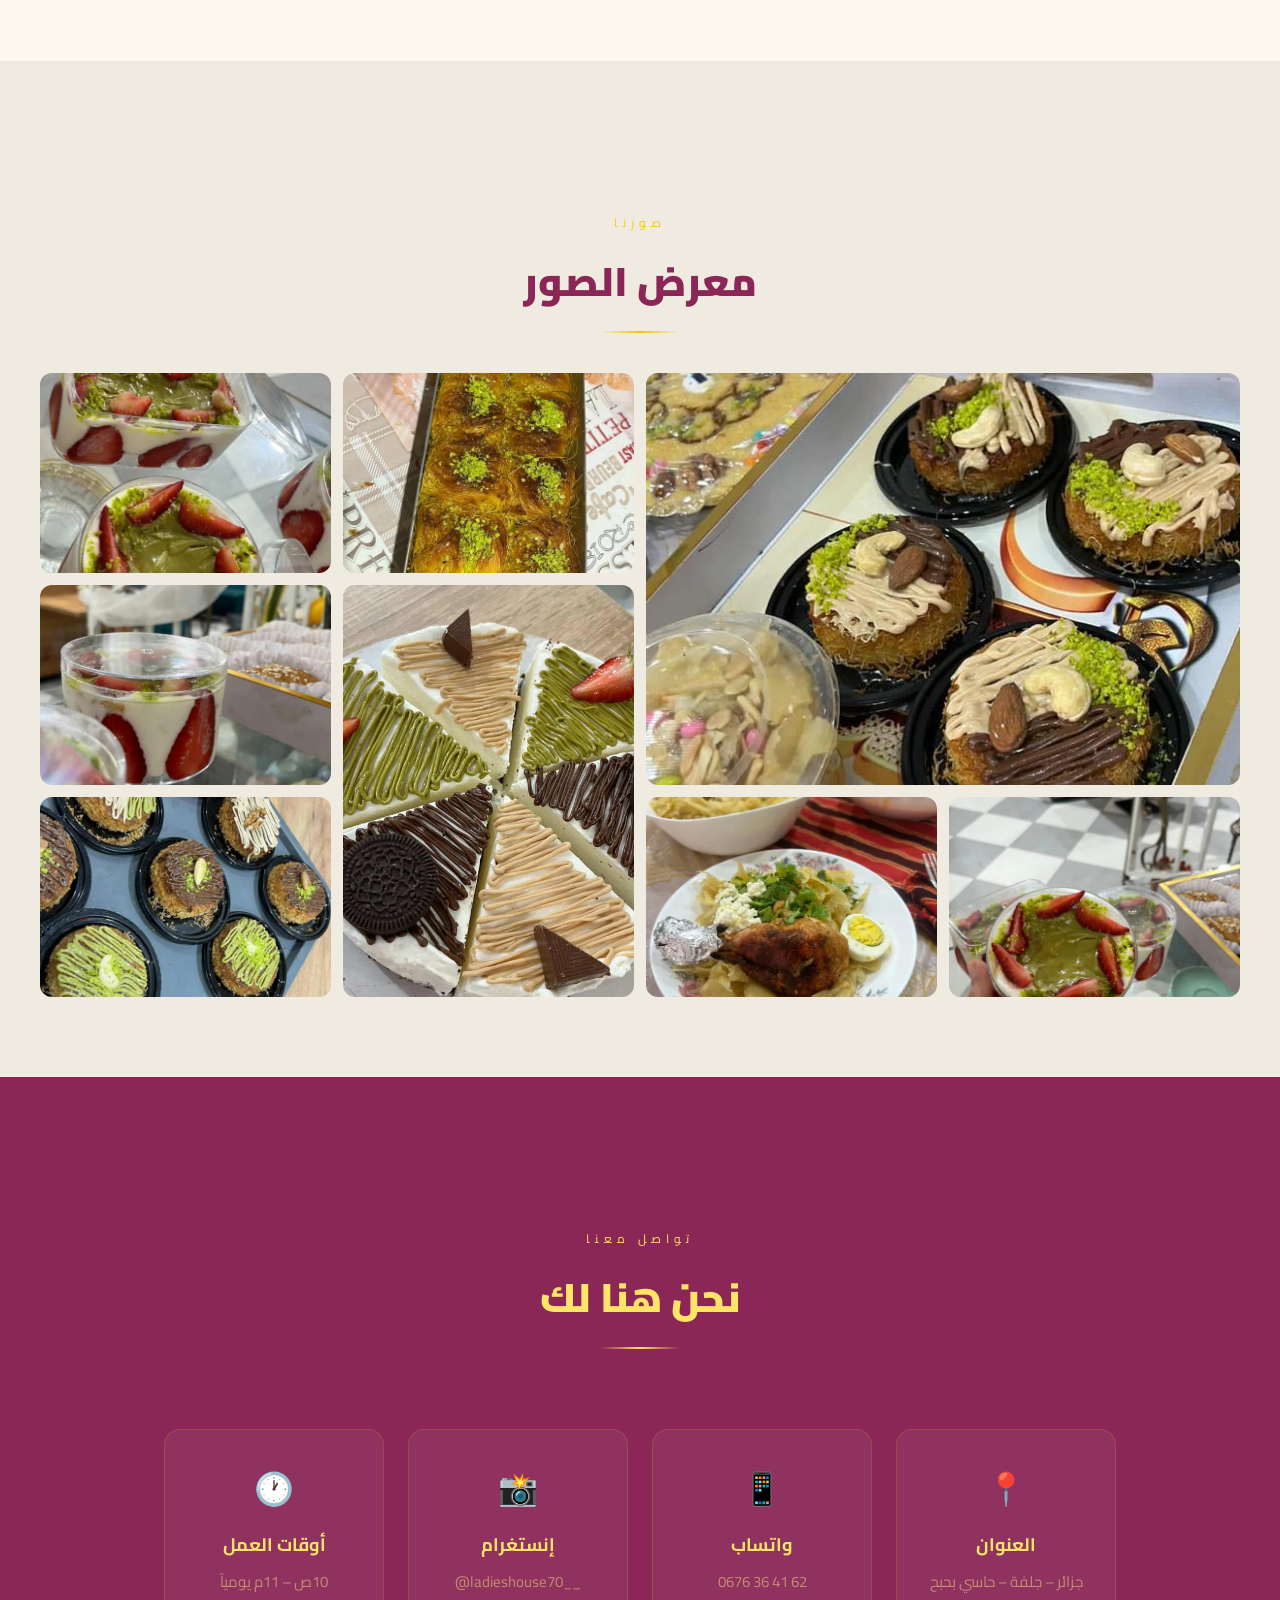
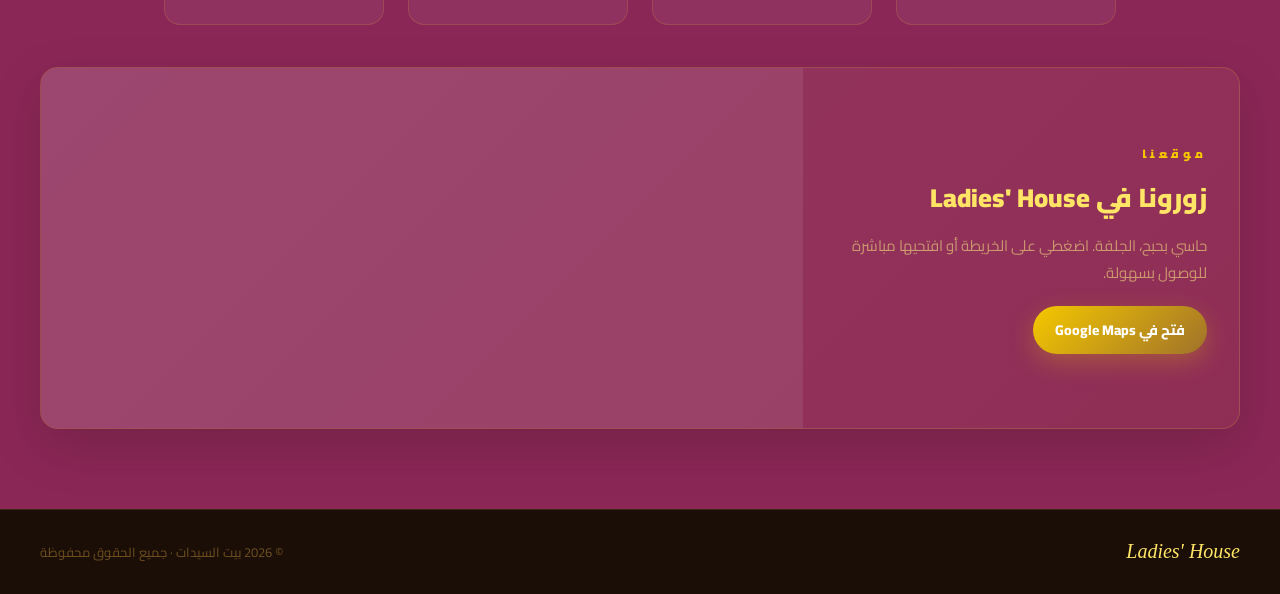
==== commit c18a6bf9: "update" ====
--- a/index.html
+++ b/index.html
@@ -144,6 +144,17 @@
     <a class="contact-card contact-card-link" href="https://www.instagram.com/ladieshouse70__/" target="_blank" rel="noopener noreferrer"><div class="ci">📸</div><h4>إنستغرام</h4><p dir="ltr" style="unicode-bidi:plaintext">@ladieshouse70__</p></a>
     <div class="contact-card"><div class="ci">🕐</div><h4>أوقات العمل</h4><p>10ص – 11م يومياً</p></div>
   </div>
+  <div class="map-panel reveal">
+    <div class="map-info">
+      <span class="map-kicker">موقعنا</span>
+      <h3>زورونا في Ladies' House</h3>
+      <p>حاسي بحبح، الجلفة. اضغطي على الخريطة أو افتحيها مباشرة للوصول بسهولة.</p>
+      <a class="map-link" href="https://www.google.com/maps/search/?api=1&query=35.07310722725099,3.0247604718994356" target="_blank" rel="noopener noreferrer">فتح في Google Maps</a>
+    </div>
+    <div class="map-frame">
+      <iframe src="https://www.google.com/maps/embed?pb=!1m18!1m12!1m3!1d921.474596929286!2d3.0247604718994356!3d35.07310722725099!2m3!1f0!2f0!3f0!3m2!1i1024!2i768!4f13.1!3m3!1m2!1s0x128853000d427fdd%3A0x6814f4fb595e90df!2sLadies%20house!5e1!3m2!1sen!2sdz!4v1778077008390!5m2!1sen!2sdz" title="Ladies' House location on Google Maps" allowfullscreen="" loading="lazy" referrerpolicy="no-referrer-when-downgrade"></iframe>
+    </div>
+  </div>
 </section>
 
 <footer>
--- a/style.css
+++ b/style.css
@@ -190,6 +190,28 @@
 .contact-card .ci{font-size:32px;margin-bottom:10px}
 .contact-card h4{color:var(--lgold);font-size:18px;font-weight:700;margin-bottom:6px}
 .contact-card p{color:rgba(232,201,122,.6);font-size:15px}
+.map-panel{
+  max-width:1200px;margin:42px auto 0;
+  display:grid;grid-template-columns:minmax(260px,.8fr) minmax(320px,1.4fr);
+  gap:0;overflow:hidden;text-align:right;
+  background:linear-gradient(135deg,rgba(255,255,255,.08),rgba(196,144,58,.08));
+  border:1px solid rgba(196,144,58,.28);border-radius:18px;
+  box-shadow:0 18px 50px rgba(26,14,6,.18);
+}
+.map-info{padding:34px 32px;display:flex;flex-direction:column;justify-content:center;align-items:flex-start}
+.map-kicker{color:var(--gold);font-size:12px;font-weight:900;letter-spacing:4px;text-transform:uppercase;margin-bottom:8px}
+.map-info h3{color:var(--lgold);font-size:26px;font-weight:900;margin-bottom:10px}
+.map-info p{color:rgba(232,201,122,.68);font-size:15px;line-height:1.8;margin-bottom:20px}
+.map-link{
+  display:inline-flex;align-items:center;justify-content:center;
+  padding:11px 22px;border-radius:50px;
+  background:linear-gradient(135deg,var(--gold),#a0722a);
+  color:white;text-decoration:none;font-weight:800;font-size:14px;
+  box-shadow:0 8px 24px rgba(245,200,0,.25);transition:.3s;
+}
+.map-link:hover{transform:translateY(-2px);box-shadow:0 12px 32px rgba(245,200,0,.35)}
+.map-frame{min-height:360px;background:rgba(255,255,255,.08)}
+.map-frame iframe{width:100%;height:100%;min-height:360px;border:0;display:block;filter:saturate(.95) contrast(1.02)}
 
 /* ── FOOTER ── */
 footer{background:#1a0e06;padding:30px 40px;display:flex;align-items:center;justify-content:space-between;border-top:1px solid rgba(196,144,58,.2)}
@@ -215,4 +237,8 @@
   #about,#menu,#gallery,#contact{padding-left:20px;padding-right:20px}
   .malhat-banner{flex-direction:column;text-align:center}
   .malhat-banner-dishes{margin-right:0;justify-content:center;flex-wrap:wrap}
-}
+  .map-panel{grid-template-columns:1fr;border-radius:14px}
+  .map-info{padding:26px 22px;text-align:center;align-items:center}
+  .map-info h3{font-size:23px}
+  .map-frame,.map-frame iframe{min-height:320px}
+}
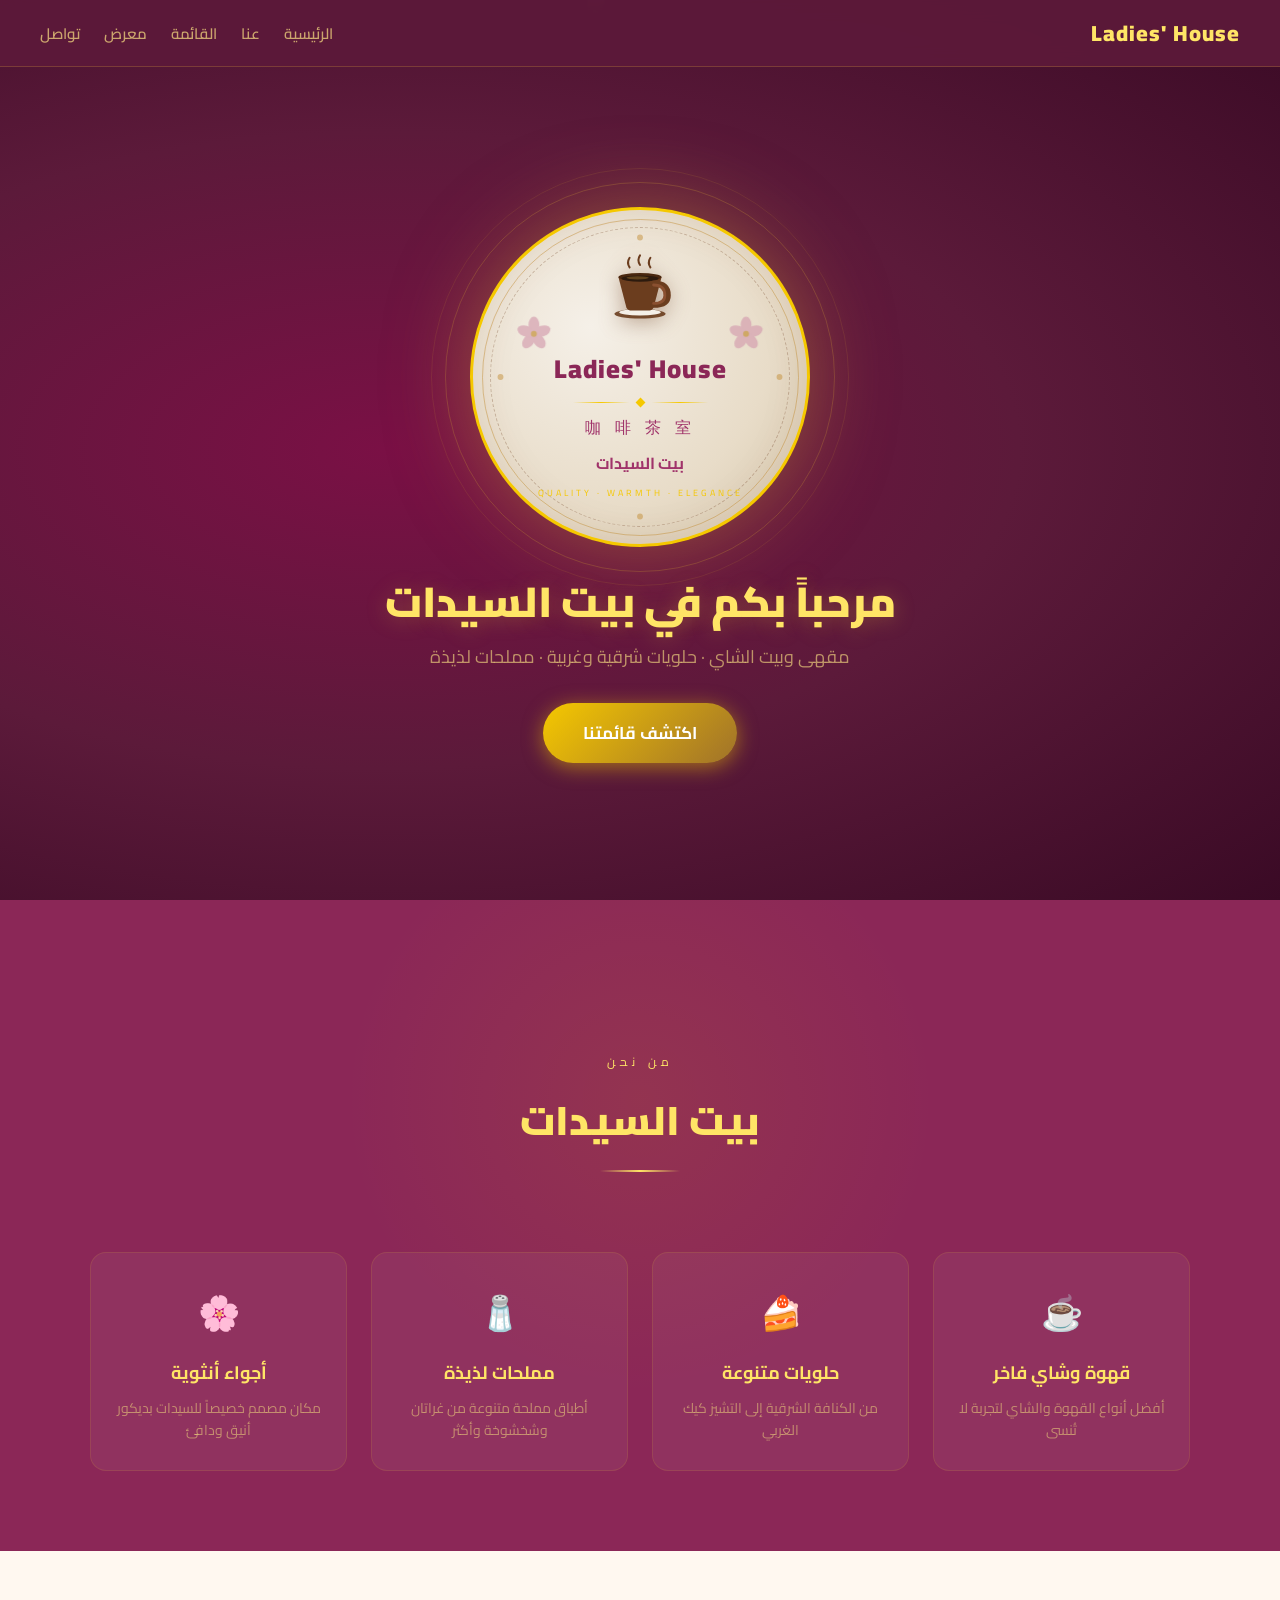
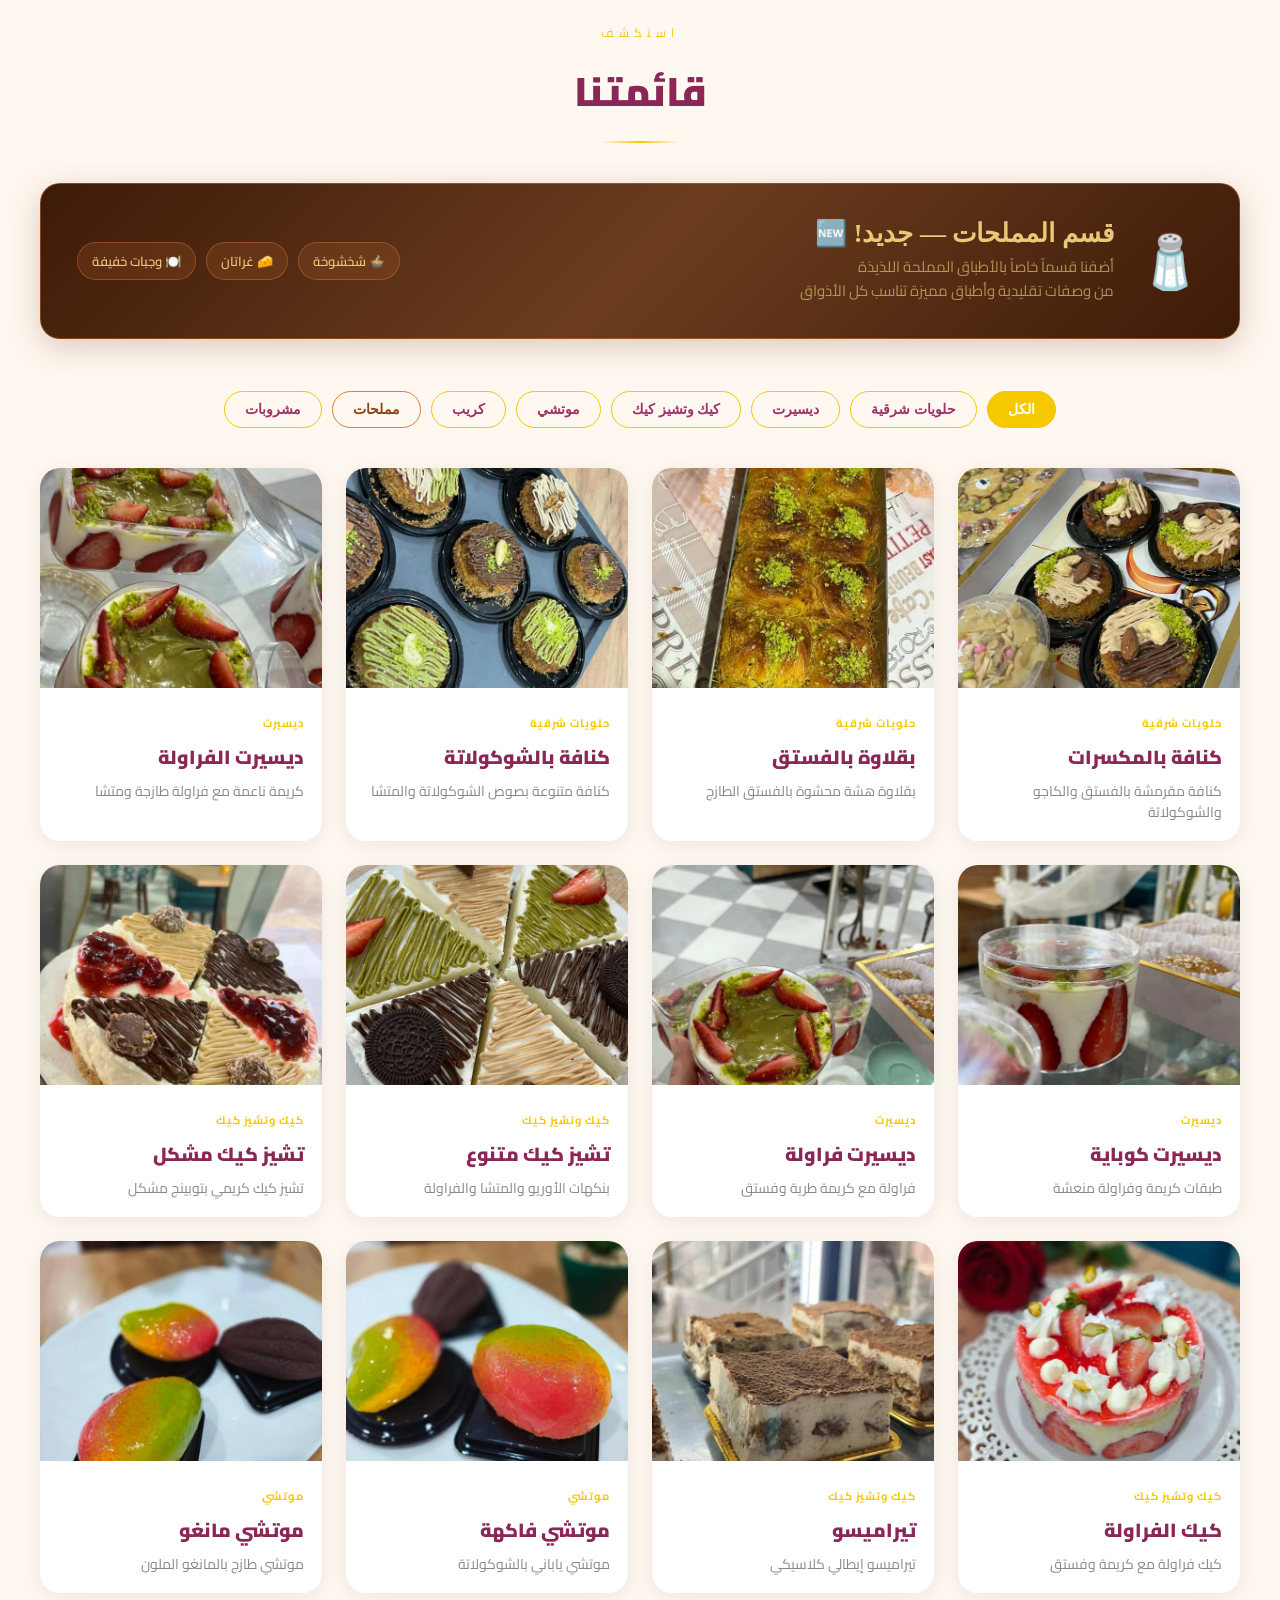
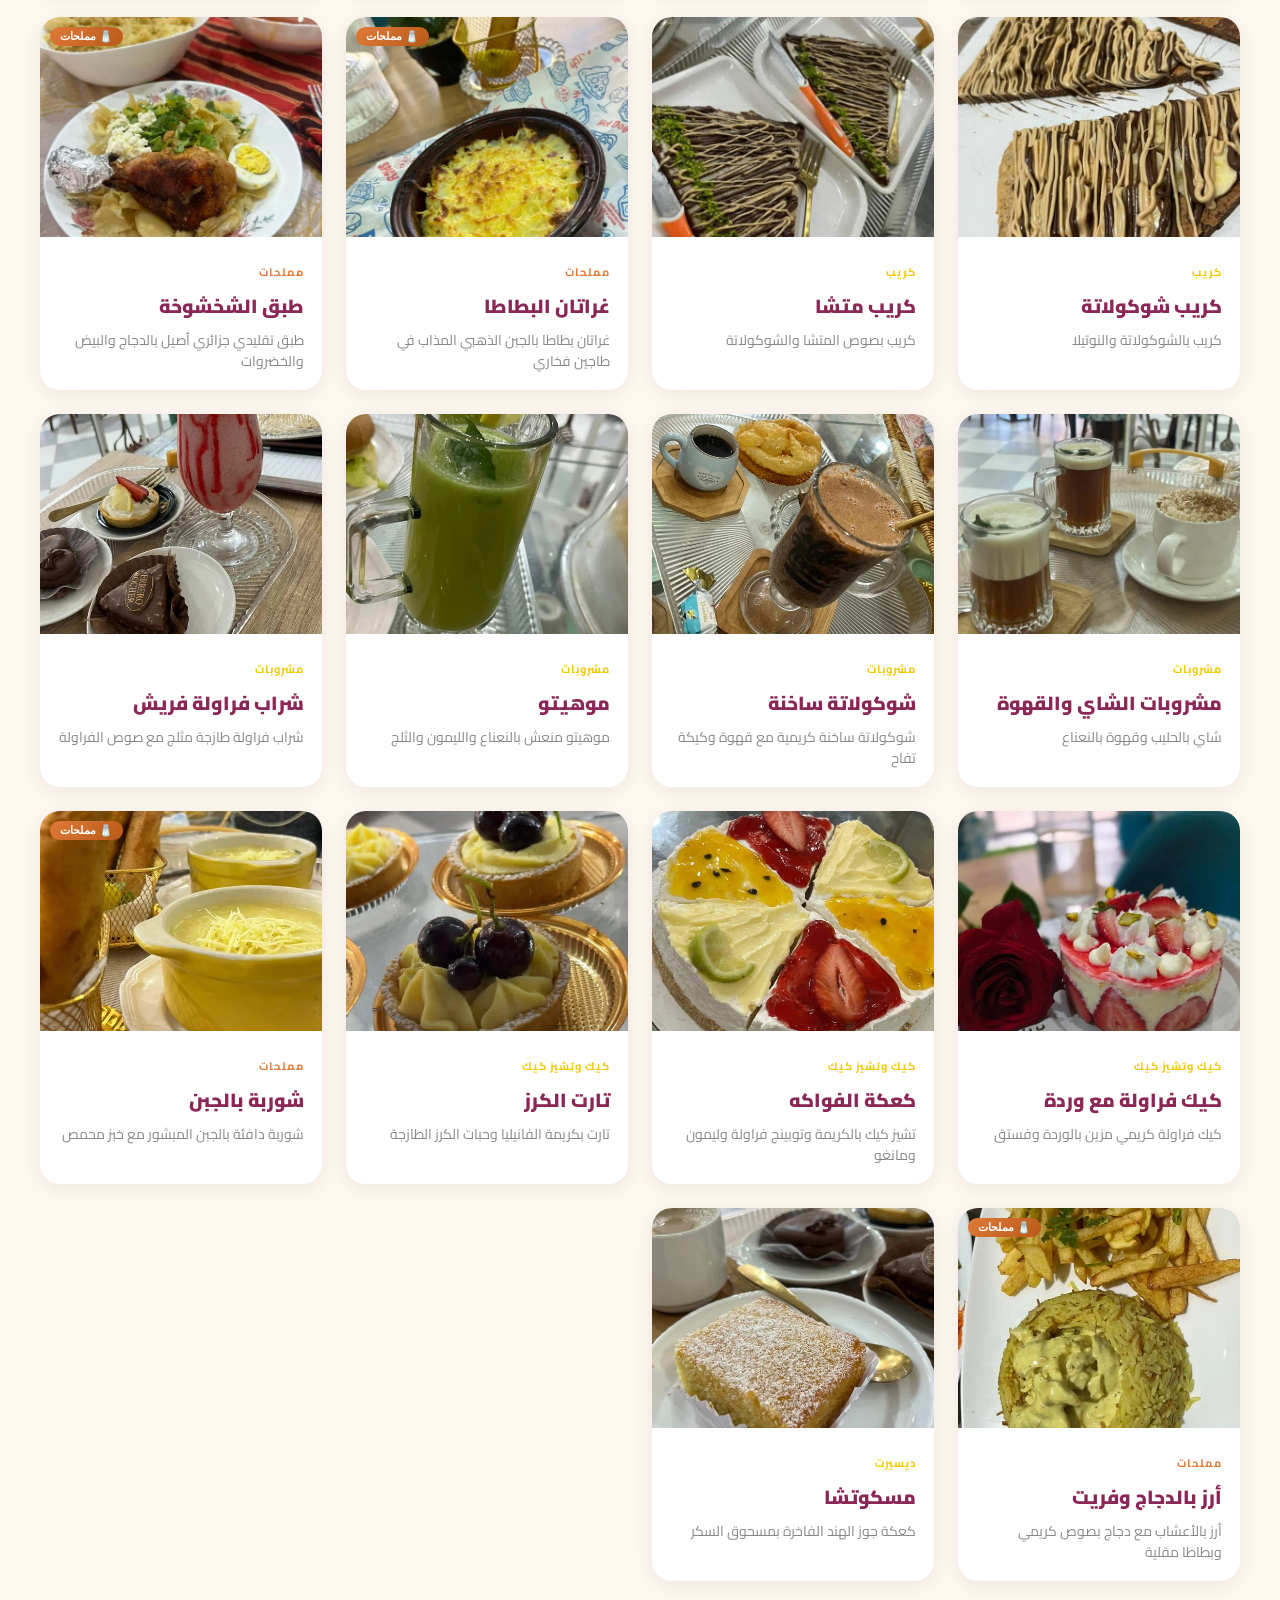
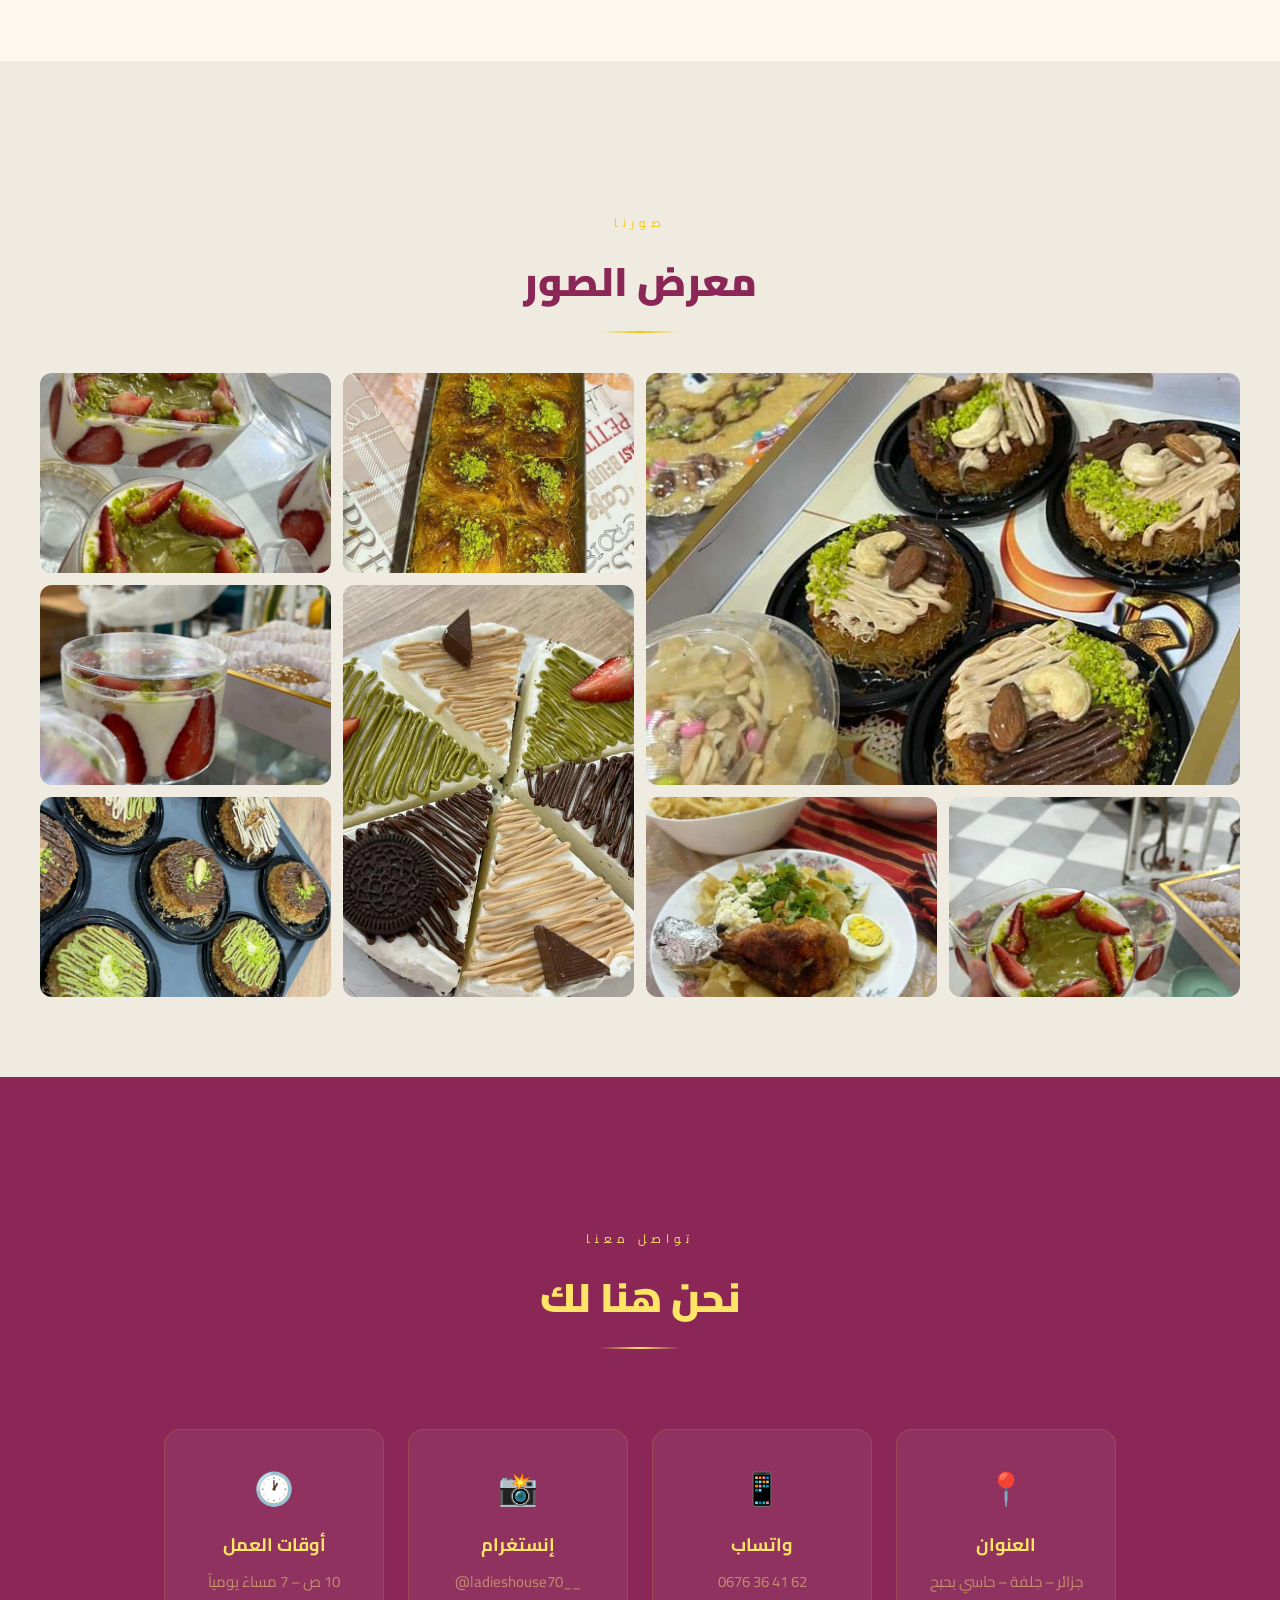
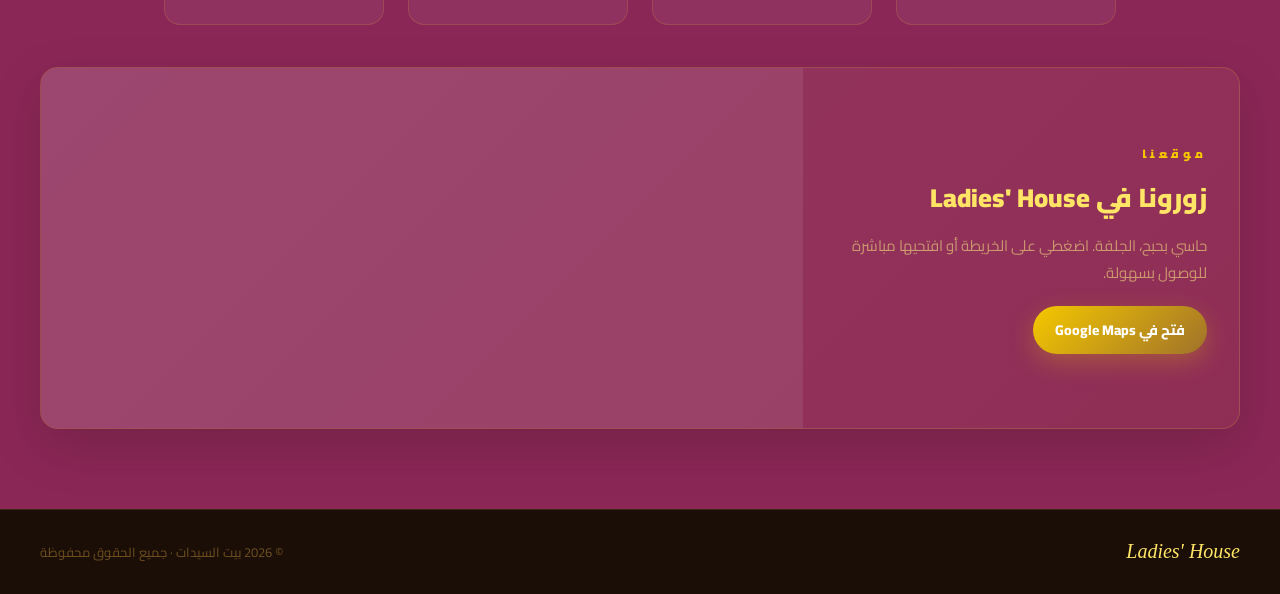
==== commit cf285030: "Adjust hours and fruit dessert description" ====
--- a/index.html
+++ b/index.html
@@ -142,7 +142,7 @@
     <div class="contact-card"><div class="ci">📍</div><h4>العنوان</h4><p dir="rtl">جزائر &ndash; جلفة &ndash; حاسي بحبح</p></div>
     <a class="contact-card contact-card-link" href="https://wa.me/213676364162" target="_blank" rel="noopener noreferrer"><div class="ci">📱</div><h4>واتساب</h4><p dir="ltr" style="unicode-bidi:plaintext">0676 36 41 62</p></a>
     <a class="contact-card contact-card-link" href="https://www.instagram.com/ladieshouse70__/" target="_blank" rel="noopener noreferrer"><div class="ci">📸</div><h4>إنستغرام</h4><p dir="ltr" style="unicode-bidi:plaintext">@ladieshouse70__</p></a>
-    <div class="contact-card"><div class="ci">🕐</div><h4>أوقات العمل</h4><p>10ص – 11م يومياً</p></div>
+    <div class="contact-card"><div class="ci">🕐</div><h4>أوقات العمل</h4><p>10 ص – 7 مساءً يومياً</p></div>
   </div>
   <div class="map-panel reveal">
     <div class="map-info">
